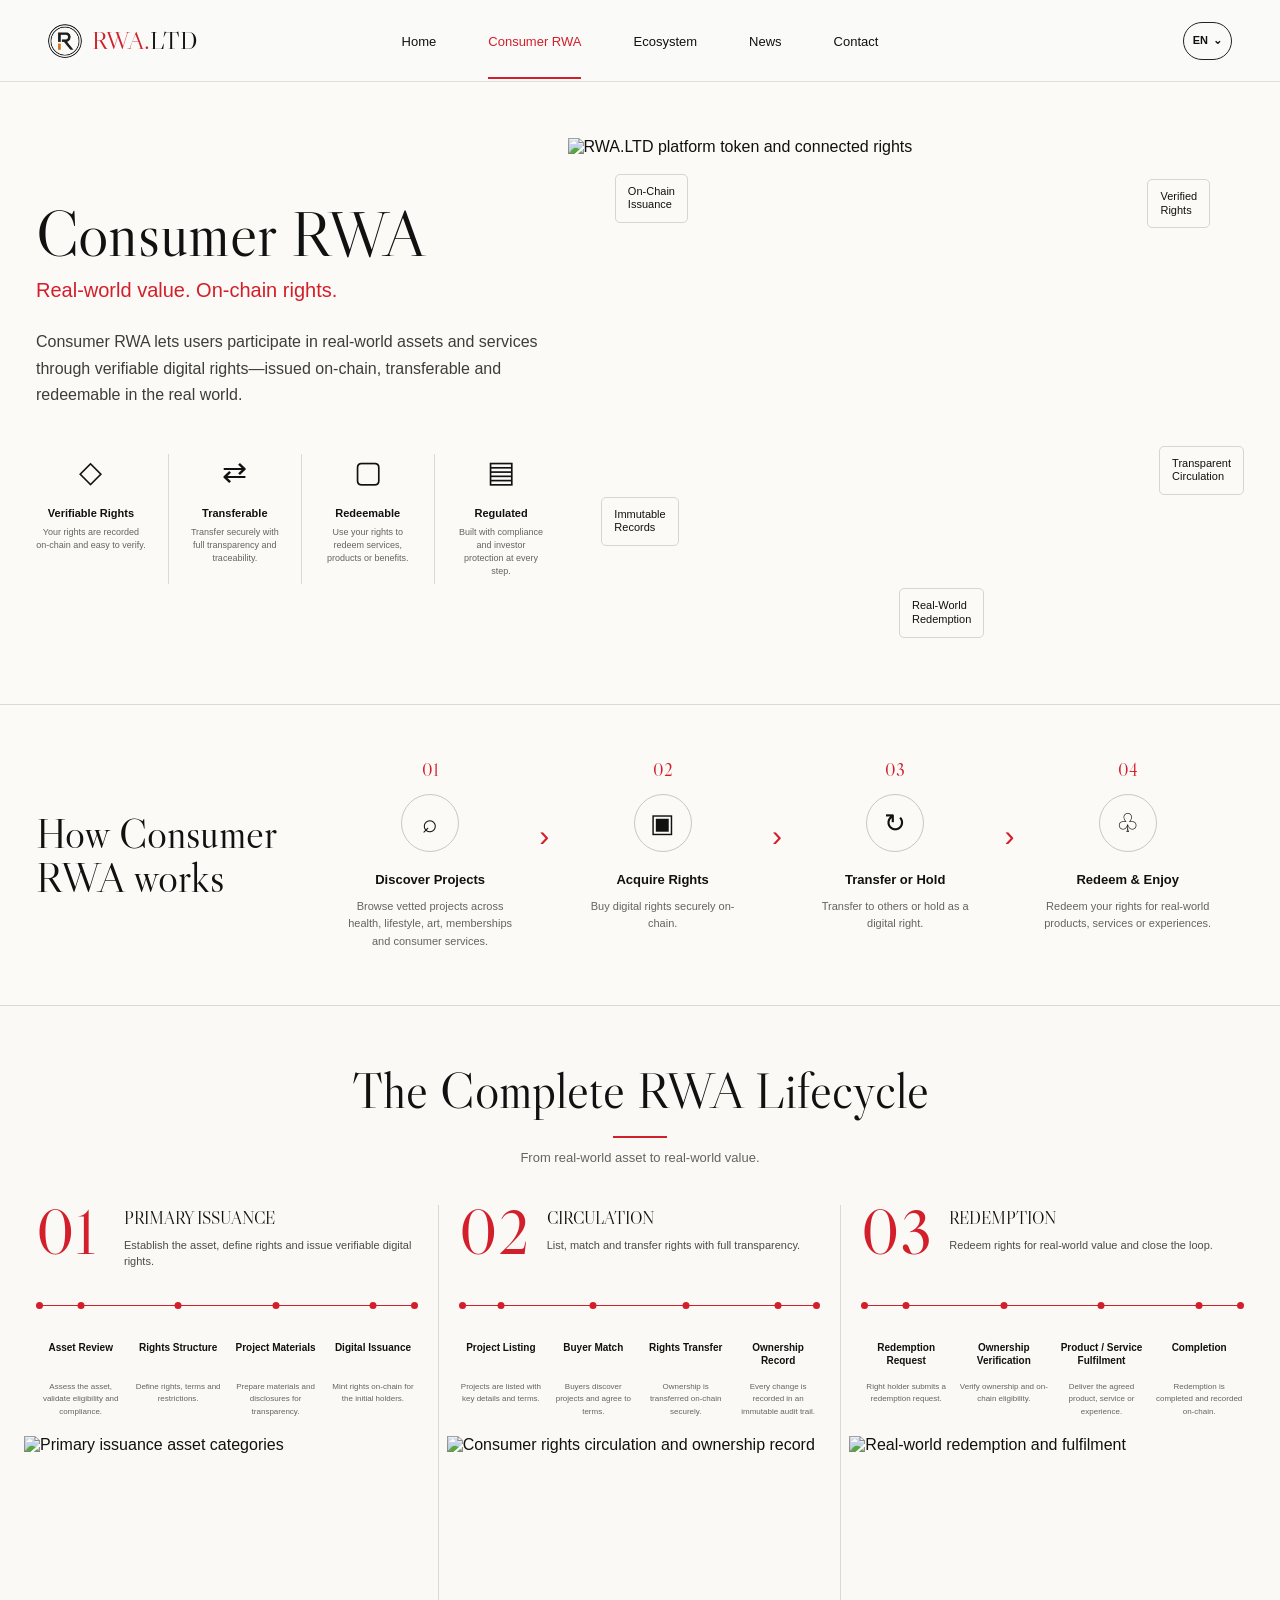
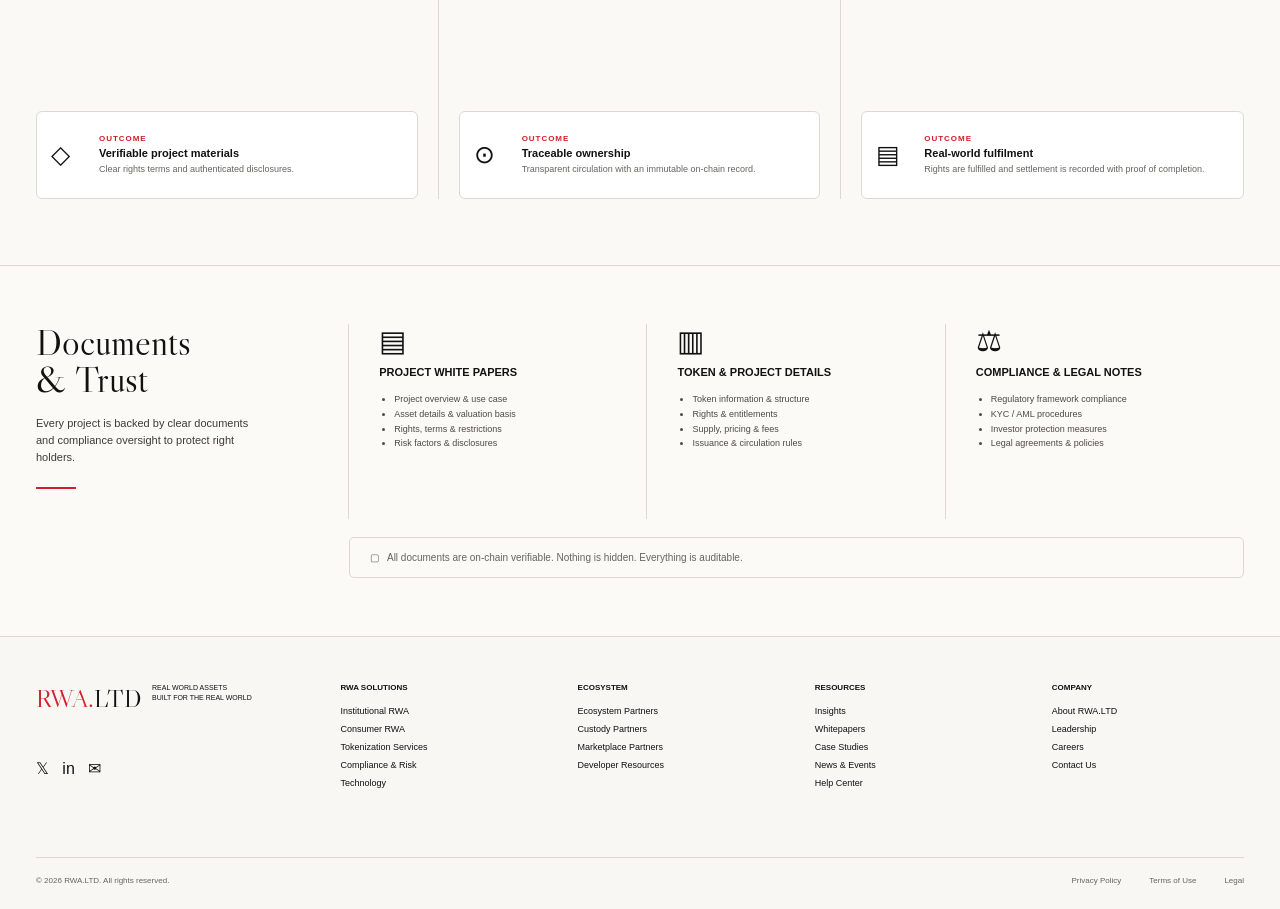
==== consumer-rwa.html @ 78d6983d "Rebuild Consumer RWA from approved full-page design" ====
<!doctype html>
<html lang="en">
<head>
  <meta charset="utf-8"><meta name="viewport" content="width=device-width,initial-scale=1">
  <meta name="description" content="Consumer RWA connects real-world assets with verifiable digital rights, circulation and fulfilment.">
  <title>Consumer RWA — RWA.LTD</title>
  <link rel="preconnect" href="https://fonts.googleapis.com"><link rel="preconnect" href="https://fonts.gstatic.com" crossorigin>
  <link href="https://fonts.googleapis.com/css2?family=DM+Sans:wght@400;500;600;700&family=Libre+Caslon+Display&display=swap" rel="stylesheet">
  <link href="css/consumer-exact.css?v=20260819-1" rel="stylesheet"><link href="css/site-global.css" rel="stylesheet">
</head>
<body class="consumer-exact-page">
  <header class="exact-header global-header">
    <a class="exact-brand" href="index.html" aria-label="RWA.LTD home"><img src="assets/images/rwa-logo.png" alt=""><span><b>RWA.</b>LTD</span></a>
    <button class="menu-toggle" type="button" aria-expanded="false" aria-controls="site-nav">Menu</button>
    <nav id="site-nav" class="exact-nav" aria-label="Main navigation"><a href="index.html">Home</a><a class="active" href="consumer-rwa.html">Consumer RWA</a><a href="ecosystem.html">Ecosystem</a><a href="https://rwa.ltd/#/news">News</a><a href="contact.html">Contact</a></nav>
    <button class="language" type="button" aria-label="Change language">EN</button>
  </header>
  <main>
    <section class="exact-hero exact-shell">
      <div class="exact-hero-copy">
        <h1>Consumer RWA</h1><h2>Real-world value. On-chain rights.</h2>
        <p>Consumer RWA lets users participate in real-world assets and services through verifiable digital rights—issued on-chain, transferable and redeemable in the real world.</p>
        <div class="hero-principles">
          <article><i>◇</i><b>Verifiable Rights</b><small>Your rights are recorded on-chain and easy to verify.</small></article>
          <article><i>⇄</i><b>Transferable</b><small>Transfer securely with full transparency and traceability.</small></article>
          <article><i>▢</i><b>Redeemable</b><small>Use your rights to redeem services, products or benefits.</small></article>
          <article><i>▤</i><b>Regulated</b><small>Built with compliance and investor protection at every step.</small></article>
        </div>
      </div>
      <figure class="platform-token-visual"><img src="assets/consumer-reference/platform-token.png" alt="RWA.LTD platform token and connected rights"><span class="token-callout callout-a">On-Chain<br>Issuance</span><span class="token-callout callout-b">Verified<br>Rights</span><span class="token-callout callout-c">Immutable<br>Records</span><span class="token-callout callout-d">Transparent<br>Circulation</span><span class="token-callout callout-e">Real-World<br>Redemption</span></figure>
    </section>
    <section class="user-journey section-line"><div class="exact-shell journey-grid">
      <h2>How Consumer<br>RWA works</h2>
      <div class="journey-steps">
        <article><span>01</span><i>⌕</i><b>Discover Projects</b><p>Browse vetted projects across health, lifestyle, art, memberships and consumer services.</p></article>
        <article><span>02</span><i>▣</i><b>Acquire Rights</b><p>Buy digital rights securely on-chain.</p></article>
        <article><span>03</span><i>↻</i><b>Transfer or Hold</b><p>Transfer to others or hold as a digital right.</p></article>
        <article><span>04</span><i>♧</i><b>Redeem &amp; Enjoy</b><p>Redeem your rights for real-world products, services or experiences.</p></article>
      </div>
    </div></section>
    <section class="complete-lifecycle section-line"><div class="exact-shell">
      <header class="lifecycle-head"><h2>The Complete RWA Lifecycle</h2><span></span><p>From real-world asset to real-world value.</p></header>
      <div class="lifecycle-columns">
        <article class="lifecycle-column">
          <header><em>01</em><div><h3>Primary Issuance</h3><p>Establish the asset, define rights and issue verifiable digital rights.</p></div></header>
          <ol><li><b>Asset Review</b><small>Assess the asset, validate eligibility and compliance.</small></li><li><b>Rights Structure</b><small>Define rights, terms and restrictions.</small></li><li><b>Project Materials</b><small>Prepare materials and disclosures for transparency.</small></li><li><b>Digital Issuance</b><small>Mint rights on-chain for the initial holders.</small></li></ol>
          <figure><img src="assets/consumer-reference/issuance.png" alt="Primary issuance asset categories"></figure>
          <div class="column-outcome"><i>◇</i><div><span>OUTCOME</span><b>Verifiable project materials</b><p>Clear rights terms and authenticated disclosures.</p></div></div>
        </article>
        <article class="lifecycle-column">
          <header><em>02</em><div><h3>Circulation</h3><p>List, match and transfer rights with full transparency.</p></div></header>
          <ol><li><b>Project Listing</b><small>Projects are listed with key details and terms.</small></li><li><b>Buyer Match</b><small>Buyers discover projects and agree to terms.</small></li><li><b>Rights Transfer</b><small>Ownership is transferred on-chain securely.</small></li><li><b>Ownership Record</b><small>Every change is recorded in an immutable audit trail.</small></li></ol>
          <figure><img src="assets/consumer-reference/circulation.png" alt="Consumer rights circulation and ownership record"></figure>
          <div class="column-outcome"><i>⊙</i><div><span>OUTCOME</span><b>Traceable ownership</b><p>Transparent circulation with an immutable on-chain record.</p></div></div>
        </article>
        <article class="lifecycle-column">
          <header><em>03</em><div><h3>Redemption</h3><p>Redeem rights for real-world value and close the loop.</p></div></header>
          <ol><li><b>Redemption Request</b><small>Right holder submits a redemption request.</small></li><li><b>Ownership Verification</b><small>Verify ownership and on-chain eligibility.</small></li><li><b>Product / Service Fulfilment</b><small>Deliver the agreed product, service or experience.</small></li><li><b>Completion</b><small>Redemption is completed and recorded on-chain.</small></li></ol>
          <figure><img src="assets/consumer-reference/redemption.png" alt="Real-world redemption and fulfilment"></figure>
          <div class="column-outcome"><i>▤</i><div><span>OUTCOME</span><b>Real-world fulfilment</b><p>Rights are fulfilled and settlement is recorded with proof of completion.</p></div></div>
        </article>
      </div>
    </div></section>
    <section class="exact-documents section-line"><div class="exact-shell documents-grid">
      <div class="documents-intro"><h2>Documents<br>&amp; Trust</h2><p>Every project is backed by clear documents and compliance oversight to protect right holders.</p><span></span></div>
      <a href="https://rwa.ltd/#/mall"><i>▤</i><b>Project White Papers</b><ul><li>Project overview &amp; use case</li><li>Asset details &amp; valuation basis</li><li>Rights, terms &amp; restrictions</li><li>Risk factors &amp; disclosures</li></ul></a>
      <a href="https://rwa.ltd/#/mall"><i>▥</i><b>Token &amp; Project Details</b><ul><li>Token information &amp; structure</li><li>Rights &amp; entitlements</li><li>Supply, pricing &amp; fees</li><li>Issuance &amp; circulation rules</li></ul></a>
      <a href="https://rwa.ltd/#/question"><i>⚖</i><b>Compliance &amp; Legal Notes</b><ul><li>Regulatory framework compliance</li><li>KYC / AML procedures</li><li>Investor protection measures</li><li>Legal agreements &amp; policies</li></ul></a>
      <p class="documents-note">▢ &nbsp; All documents are on-chain verifiable. Nothing is hidden. Everything is auditable.</p>
    </div></section>
  </main>
  <footer class="exact-footer"><div class="exact-shell footer-grid">
    <div class="footer-brand"><a class="exact-brand" href="index.html"><span><b>RWA.</b>LTD</span></a><small>REAL WORLD ASSETS<br>BUILT FOR THE REAL WORLD</small><p>𝕏 &nbsp; in &nbsp; ✉</p></div>
    <div><b>RWA SOLUTIONS</b><a href="#">Institutional RWA</a><a href="consumer-rwa.html">Consumer RWA</a><a href="#">Tokenization Services</a><a href="#">Compliance &amp; Risk</a><a href="#">Technology</a></div>
    <div><b>ECOSYSTEM</b><a href="ecosystem.html">Ecosystem Partners</a><a href="ecosystem.html">Custody Partners</a><a href="ecosystem.html">Marketplace Partners</a><a href="ecosystem.html">Developer Resources</a></div>
    <div><b>RESOURCES</b><a href="https://rwa.ltd/#/news">Insights</a><a href="https://rwa.ltd/#/mall">Whitepapers</a><a href="https://rwa.ltd/#/mall">Case Studies</a><a href="https://rwa.ltd/#/news">News &amp; Events</a><a href="https://rwa.ltd/#/question">Help Center</a></div>
    <div><b>COMPANY</b><a href="index.html">About RWA.LTD</a><a href="#">Leadership</a><a href="#">Careers</a><a href="contact.html">Contact Us</a></div>
    <p class="footer-bottom">© 2026 RWA.LTD. All rights reserved.<span><a href="#">Privacy Policy</a><a href="#">Terms of Use</a><a href="#">Legal</a></span></p>
  </div></footer>
  <script src="js/v2.js"></script><script src="js/i18n.js"></script><script>document.querySelector(".menu-toggle")?.addEventListener("click",function(){const h=document.querySelector(".exact-header"),open=h.classList.toggle("open");this.setAttribute("aria-expanded",String(open))});</script>
</body>
</html>
---- css/consumer-exact.css ----
:root{--red:#d21f2b;--ink:#111;--muted:#66645f;--paper:#fbfaf7;--line:#ddd9d2}*{box-sizing:border-box}html{scroll-behavior:smooth}body{margin:0;background:var(--paper);color:var(--ink);font-family:"DM Sans",Arial,sans-serif}.exact-shell{width:min(1320px,calc(100% - 72px));margin:auto}.section-line{border-top:1px solid var(--line)}a{color:inherit;text-decoration:none}.exact-header{position:relative;z-index:30;height:82px;padding:0 34px;display:grid;grid-template-columns:250px 1fr 90px;align-items:center;border-bottom:1px solid var(--line);background:rgba(251,250,247,.96)}.exact-brand{display:flex;align-items:center;gap:10px;font-family:"Libre Caslon Display",Georgia,serif;font-size:25px}.exact-brand img{width:34px;height:34px;border-radius:50%;object-fit:cover;mix-blend-mode:multiply}.exact-brand b{color:var(--red);font-weight:400}.exact-nav{display:flex;justify-content:center;gap:52px;font-size:13px}.exact-nav a{padding:31px 0 28px;border-bottom:2px solid transparent}.exact-nav a.active{color:var(--red);border-color:var(--red)}.language{justify-self:end;border:0;background:transparent;font:500 13px "DM Sans"}.menu-toggle{display:none}
.exact-hero{min-height:620px;display:grid;grid-template-columns:44% 56%;align-items:center;padding-block:56px}.exact-hero-copy h1{margin:0 0 13px;font:400 clamp(52px,5vw,78px)/1 "Libre Caslon Display",Georgia,serif}.exact-hero-copy h2{margin:0;color:var(--red);font-size:20px;font-weight:500}.exact-hero-copy>p{max-width:520px;margin:27px 0 45px;color:#3f3d39;font-size:16px;line-height:1.65}.hero-principles{display:grid;grid-template-columns:repeat(4,1fr);max-width:610px}.hero-principles article{min-height:130px;padding:0 22px;border-right:1px solid var(--line);text-align:center}.hero-principles article:first-child{padding-left:0}.hero-principles article:last-child{border-right:0}.hero-principles i{display:block;height:42px;font-size:30px;font-style:normal}.hero-principles b{display:block;margin:11px 0 7px;font-size:11px}.hero-principles small{display:block;color:var(--muted);font-size:9px;line-height:1.45}.platform-token-visual{position:relative;height:510px;margin:0}.platform-token-visual>img{position:absolute;inset:0;width:100%;height:100%;object-fit:contain;mix-blend-mode:multiply}.token-callout{position:absolute;padding:10px 12px;border:1px solid #d8d4ce;border-radius:5px;background:rgba(251,250,247,.94);font-size:11px;line-height:1.25}.callout-a{left:7%;top:7%}.callout-b{right:5%;top:8%}.callout-c{left:5%;bottom:20%}.callout-d{right:0;bottom:30%}.callout-e{left:49%;bottom:2%}
.journey-grid{min-height:300px;display:grid;grid-template-columns:23% 77%;align-items:center}.journey-grid>h2{margin:0;font:400 42px/1.05 "Libre Caslon Display",Georgia,serif}.journey-steps{display:grid;grid-template-columns:repeat(4,1fr)}.journey-steps article{position:relative;padding:0 30px;text-align:center}.journey-steps article:not(:last-child):after{content:"›";position:absolute;right:-3px;top:59px;color:var(--red);font-size:30px}.journey-steps span{display:block;color:var(--red);font:400 17px "Libre Caslon Display",Georgia,serif}.journey-steps i{display:grid;place-items:center;width:58px;height:58px;margin:13px auto 18px;border:1px solid #cbc7c1;border-radius:50%;font-size:26px;font-style:normal}.journey-steps b{font-size:13px}.journey-steps p{max-width:180px;margin:10px auto 0;color:var(--muted);font-size:11px;line-height:1.55}
.complete-lifecycle{padding:58px 0 66px;background:#faf9f5}.lifecycle-head{text-align:center}.lifecycle-head h2{margin:0;font:400 clamp(40px,4vw,60px)/1.05 "Libre Caslon Display",Georgia,serif}.lifecycle-head span{display:block;width:54px;height:2px;margin:18px auto 12px;background:var(--red)}.lifecycle-head p{margin:0 0 40px;color:var(--muted);font-size:13px}.lifecycle-columns{display:grid;grid-template-columns:repeat(3,1fr)}.lifecycle-column{min-width:0;padding:0 20px;border-right:1px solid var(--line)}.lifecycle-column:first-child{padding-left:0}.lifecycle-column:last-child{padding-right:0;border-right:0}.lifecycle-column>header{display:grid;grid-template-columns:74px 1fr;gap:14px;min-height:100px}.lifecycle-column em{color:var(--red);font:400 62px/.9 "Libre Caslon Display",Georgia,serif}.lifecycle-column h3{margin:3px 0 8px;font:400 17px "Libre Caslon Display",Georgia,serif;text-transform:uppercase}.lifecycle-column header p{margin:0;color:#4e4b46;font-size:11px;line-height:1.5}.lifecycle-column ol{position:relative;display:grid;grid-template-columns:repeat(4,1fr);gap:8px;margin:0;padding:35px 0 0;list-style:none;border-top:1px solid var(--red)}.lifecycle-column ol:before,.lifecycle-column ol:after{content:"";position:absolute;top:-4px;width:7px;height:7px;border-radius:50%;background:var(--red)}.lifecycle-column ol:before{left:0}.lifecycle-column ol:after{right:0}.lifecycle-column li{position:relative;text-align:center}.lifecycle-column li:before{content:"";position:absolute;top:-39px;left:50%;width:7px;height:7px;border-radius:50%;background:var(--red);transform:translateX(-50%)}.lifecycle-column li b{display:block;min-height:32px;font-size:10px;line-height:1.35}.lifecycle-column li small{display:block;margin-top:8px;color:var(--muted);font-size:8px;line-height:1.55}.lifecycle-column figure{height:265px;margin:18px -12px 0;overflow:hidden}.lifecycle-column figure img{width:100%;height:100%;object-fit:cover;mix-blend-mode:multiply}.column-outcome{min-height:88px;display:grid;grid-template-columns:38px 1fr;gap:10px;align-items:center;margin-top:10px;padding:14px;border:1px solid var(--line);border-radius:6px;background:#fff}.column-outcome i{font-size:25px;font-style:normal}.column-outcome span{display:block;color:var(--red);font-size:8px;font-weight:700;letter-spacing:.12em}.column-outcome b{display:block;margin:4px 0;font-size:11px}.column-outcome p{margin:0;color:var(--muted);font-size:9px;line-height:1.4}
.exact-documents{padding:58px 0}.documents-grid{display:grid;grid-template-columns:1.05fr repeat(3,1fr)}.documents-intro,.documents-grid>a{min-height:195px;padding:0 30px;border-right:1px solid var(--line)}.documents-intro{padding-left:0}.documents-grid>a:nth-of-type(3){border-right:0}.documents-intro h2{margin:0;font:400 37px/1 "Libre Caslon Display",Georgia,serif}.documents-intro p{max-width:230px;margin:17px 0;color:#3e3b37;font-size:11px;line-height:1.55}.documents-intro span{display:block;width:40px;height:2px;margin-top:21px;background:var(--red)}.documents-grid>a i{display:block;height:42px;font-size:29px;font-style:normal}.documents-grid>a b{display:block;margin-bottom:14px;font-size:11px;text-transform:uppercase}.documents-grid ul{margin:0;padding-left:15px;color:#4d4a46;font-size:9px;line-height:1.65}.documents-note{grid-column:2/-1;margin:18px 0 0;padding:14px 20px;border:1px solid var(--line);border-radius:5px;color:var(--muted);font-size:10px}
.exact-footer{padding:46px 0 24px;border-top:1px solid var(--line);background:#f8f7f3}.footer-grid{display:grid;grid-template-columns:1.35fr repeat(4,1fr);gap:45px}.footer-brand{display:grid;grid-template-columns:auto 1fr;gap:10px;align-items:start}.footer-brand small{font-size:7px;line-height:1.45}.footer-brand p{grid-column:1/-1;margin-top:35px}.footer-grid>div:not(.footer-brand){display:flex;flex-direction:column;gap:8px;font-size:9px}.footer-grid>div:not(.footer-brand)>b{margin-bottom:6px;font-size:8px}.footer-grid>div a:hover{color:var(--red)}.footer-bottom{grid-column:1/-1;display:flex;justify-content:space-between;margin:18px 0 0;padding-top:18px;border-top:1px solid var(--line);color:var(--muted);font-size:8px}.footer-bottom span{display:flex;gap:28px}
@media(max-width:980px){.exact-header{grid-template-columns:220px 1fr 70px}.exact-nav{gap:24px}.exact-hero{grid-template-columns:1fr}.exact-hero-copy{text-align:center}.exact-hero-copy>p,.hero-principles{margin-inline:auto}.platform-token-visual{height:450px}.journey-grid{grid-template-columns:1fr}.journey-grid>h2{padding-top:45px;text-align:center}.journey-steps{padding:40px 0}.lifecycle-columns{grid-template-columns:1fr}.lifecycle-column{padding:34px 0;border-right:0;border-bottom:1px solid var(--line)}.lifecycle-column figure{height:330px}.documents-grid{grid-template-columns:1fr 1fr}.documents-intro,.documents-grid>a{padding:25px;border-right:0;border-bottom:1px solid var(--line)}.documents-note{grid-column:1/-1}.footer-grid{grid-template-columns:1.5fr repeat(2,1fr)}}
@media(max-width:700px){.exact-shell{width:min(100% - 36px,1320px)}.exact-header{height:70px;padding:0 18px;grid-template-columns:1fr auto auto}.exact-brand{font-size:21px}.exact-brand img{width:30px;height:30px}.menu-toggle{display:block;margin-right:15px;border:0;background:none}.exact-nav{position:absolute;left:0;right:0;top:70px;display:none;padding:18px;background:var(--paper);border-bottom:1px solid var(--line);flex-direction:column;gap:0}.exact-header.open .exact-nav{display:flex}.exact-nav a{padding:12px}.exact-hero{padding-block:45px}.exact-hero-copy h1{font-size:50px}.hero-principles{grid-template-columns:1fr 1fr;gap:22px}.hero-principles article:nth-child(2){border-right:0}.platform-token-visual{height:360px}.token-callout{font-size:9px}.journey-steps{grid-template-columns:1fr 1fr;gap:32px 0}.journey-steps article:nth-child(2):after{display:none}.lifecycle-column ol{grid-template-columns:1fr 1fr;gap:25px}.lifecycle-column ol:before,.lifecycle-column ol:after,.lifecycle-column li:before{display:none}.lifecycle-column figure{height:270px}.documents-grid,.footer-grid{grid-template-columns:1fr}.documents-note{grid-column:1}.footer-bottom{display:block}.footer-bottom span{margin-top:14px}.footer-brand{display:block}}
---- css/site-global.css ----
:root{--site-red:#d5202d;--site-paper:#fafaf8;--site-ink:#111}
html{font-family:Inter,Arial,sans-serif;-webkit-font-smoothing:antialiased}
body{font-family:Inter,Arial,sans-serif}

/* One header system shared by Home, Consumer RWA and Ecosystem. */
.global-header{
  box-sizing:border-box!important;
  width:100%!important;
  height:82px!important;
  min-height:82px!important;
  padding:0 48px!important;
  display:grid!important;
  grid-template-columns:1fr auto 1fr!important;
  align-items:center!important;
  background:rgba(250,250,248,.95)!important;
  border-bottom:1px solid #dededb!important;
  font-family:Inter,Arial,sans-serif!important;
  backdrop-filter:blur(14px);
}
.global-header .logo,.global-header .brand,.global-header .v10-logo{
  justify-self:start!important;
  display:flex!important;
  align-items:center!important;
  gap:10px!important;
  width:auto!important;
  color:var(--site-ink)!important;
  font-size:22px!important;
  line-height:1!important;
  font-weight:700!important;
  letter-spacing:-.045em!important;
  text-decoration:none!important;
}
.global-header .logo img,.global-header .brand img,.global-header .v10-logo img{
  display:block!important;
  width:34px!important;
  height:34px!important;
  object-fit:contain!important;
  mix-blend-mode:multiply;
}
.global-header .logo strong,.global-header .v10-logo strong,.global-header .brand span{
  display:block!important;
  margin:0!important;
  font:inherit!important;
  color:inherit!important;
}
.global-header .desktop-nav,.global-header .site-nav,.global-header .v10-nav{
  justify-self:center!important;
  display:flex!important;
  align-items:center!important;
  justify-content:center!important;
  gap:42px!important;
  height:100%!important;
  margin:0!important;
}
.global-header .desktop-nav a,.global-header .site-nav a,.global-header .v10-nav a{
  box-sizing:border-box!important;
  position:relative!important;
  display:grid!important;
  place-items:center!important;
  height:100%!important;
  padding:0!important;
  color:var(--site-ink)!important;
  font:600 14px/1 Inter,Arial,sans-serif!important;
  letter-spacing:-.015em!important;
  text-decoration:none!important;
  white-space:nowrap!important;
}
.global-header .desktop-nav a.active,.global-header .site-nav a.active,.global-header .v10-nav a.active{color:var(--site-red)!important}
.global-header .desktop-nav a.active:after,.global-header .site-nav a.active:after,.global-header .v10-nav a.active:after{
  content:""!important;position:absolute!important;left:0!important;right:0!important;bottom:16px!important;height:2px!important;background:var(--site-red)!important
}
.global-header .header-end,.global-header>.language,.global-header>.v10-lang{justify-self:end!important}
.global-header .language,.global-header .v10-lang{font:600 11px/1 Inter,Arial,sans-serif!important}
.global-header .mobile-nav{display:none}
.global-header .language,.global-header .v10-lang{position:relative!important;display:flex!important;align-items:center!important;justify-content:center!important;gap:5px!important;min-width:42px!important;height:38px!important;padding:0 9px!important;border:1px solid #222!important;border-radius:22px!important;background:rgba(250,250,248,.96)!important;color:#111!important;cursor:pointer!important;text-align:center!important}
.language-menu{position:absolute;right:0;top:calc(100% + 10px);z-index:2000;width:146px;padding:7px;background:#fff;border:1px solid #dededb;box-shadow:0 14px 35px rgba(0,0,0,.12);opacity:0;visibility:hidden;transform:translateY(-5px);transition:.18s ease}
.global-header .language.open .language-menu,.global-header .v10-lang.open .language-menu{opacity:1;visibility:visible;transform:none}
.language-menu button{display:block;width:100%;padding:10px 11px;border:0;background:transparent;color:#333;font:500 13px/1.2 Inter,Arial,sans-serif;text-align:left;cursor:pointer}
.language-menu button:hover,.language-menu button.active{background:#f5f4f1;color:var(--site-red)}
html[lang^="zh"] body{font-family:Inter,"PingFang TC","PingFang SC","Microsoft JhengHei","Microsoft YaHei",sans-serif!important}
html[lang^="zh"] h1,html[lang^="zh"] h2,html[lang^="zh"] h3{letter-spacing:-.035em!important}

@media(max-width:900px){
  .global-header{height:70px!important;min-height:70px!important;padding:0 24px!important;grid-template-columns:1fr auto!important}
  .global-header .desktop-nav,.global-header .site-nav{display:none!important}
  .global-header .site-nav.open,.global-header .mobile-nav.open{display:flex!important}
  .global-header .v10-nav{gap:18px!important}
  .global-header .v10-nav a{font-size:12px!important}
  .global-header .logo,.global-header .brand,.global-header .v10-logo{font-size:19px!important}
  .global-header .logo img,.global-header .brand img,.global-header .v10-logo img{width:30px!important;height:30px!important}
}
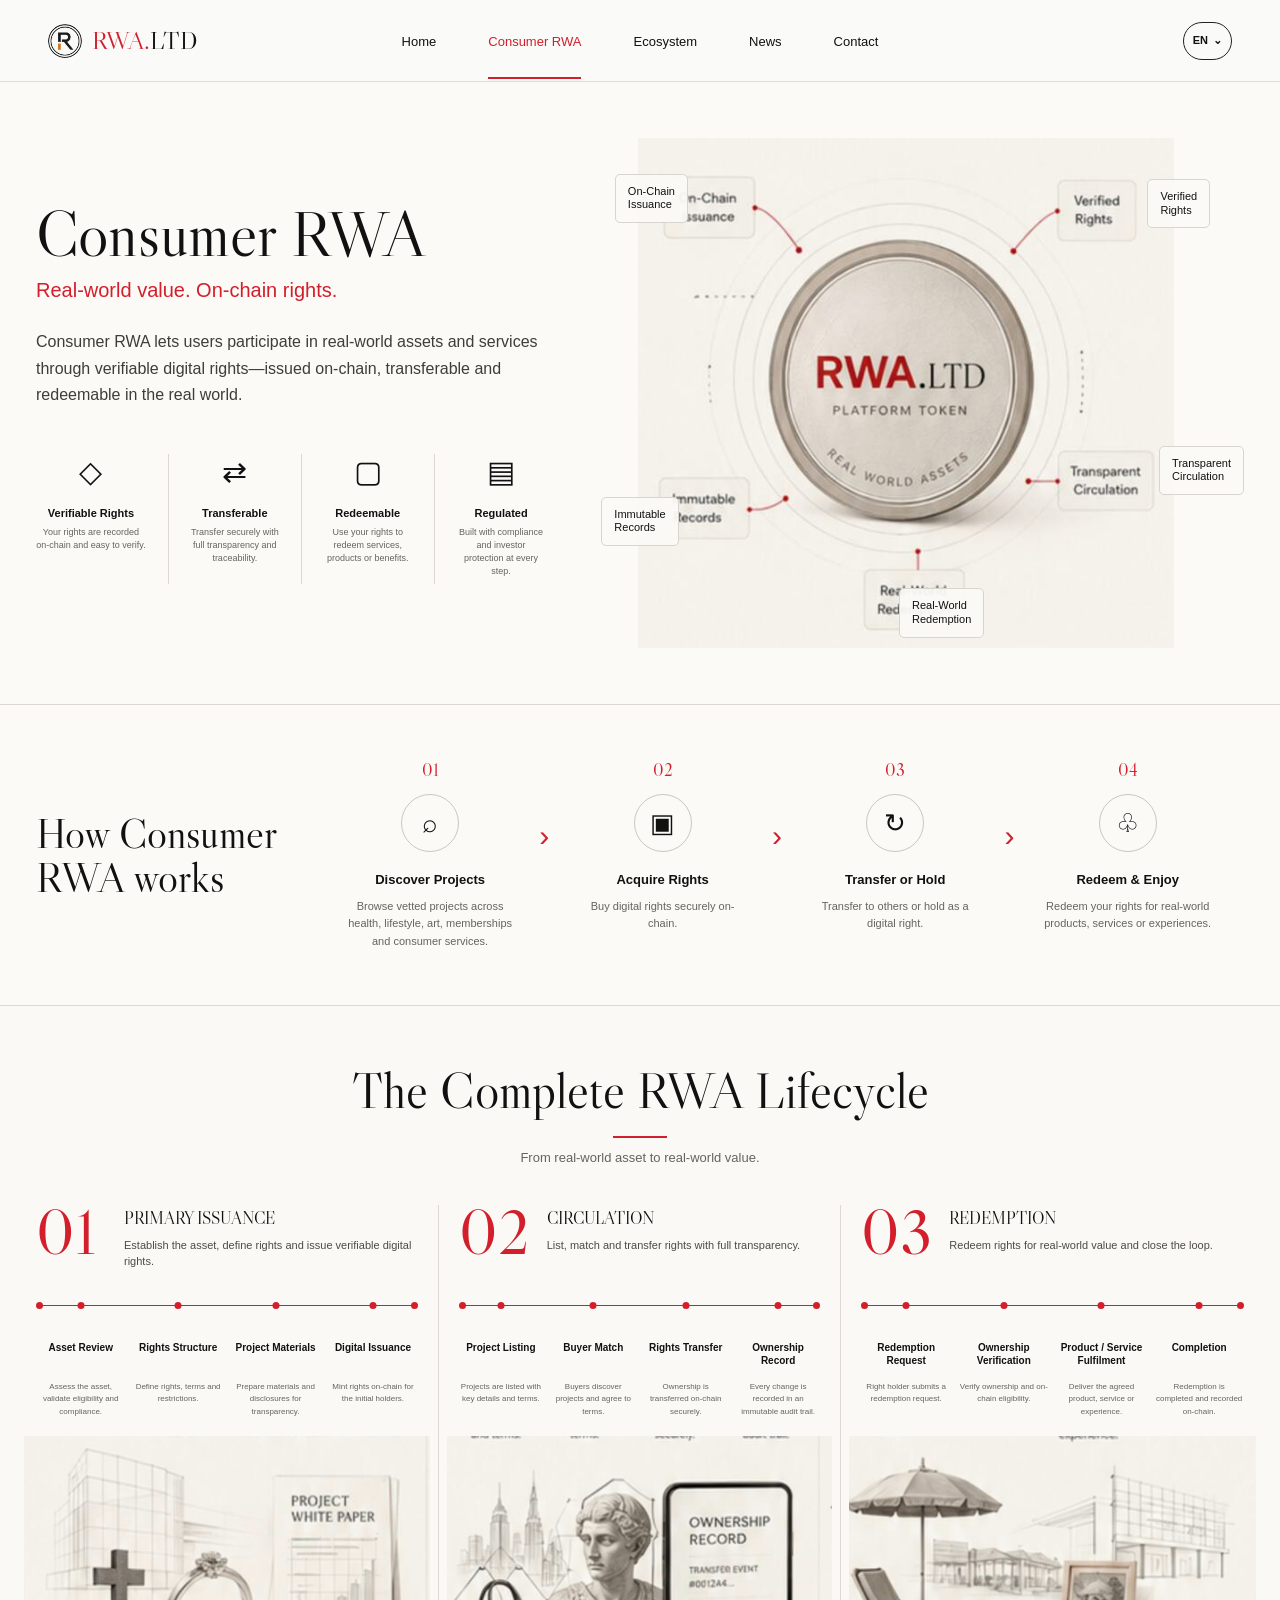
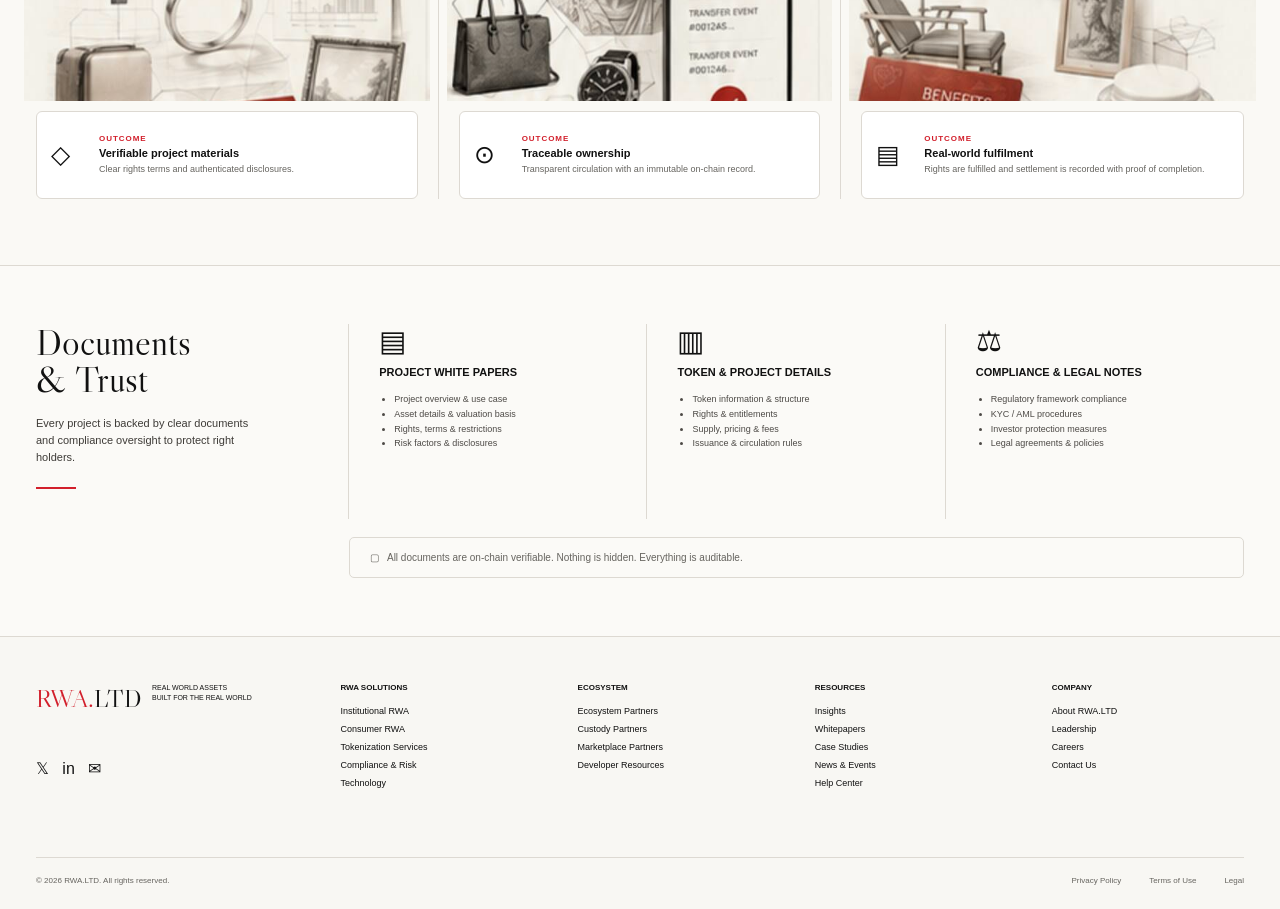
==== commit a32a24ed: "Fix Consumer RWA reference assets" ====
--- a/consumer-rwa.html
+++ b/consumer-rwa.html
@@ -27,7 +27,7 @@
           <article><i>▤</i><b>Regulated</b><small>Built with compliance and investor protection at every step.</small></article>
         </div>
       </div>
-      <figure class="platform-token-visual"><img src="assets/consumer-reference/platform-token.png" alt="RWA.LTD platform token and connected rights"><span class="token-callout callout-a">On-Chain<br>Issuance</span><span class="token-callout callout-b">Verified<br>Rights</span><span class="token-callout callout-c">Immutable<br>Records</span><span class="token-callout callout-d">Transparent<br>Circulation</span><span class="token-callout callout-e">Real-World<br>Redemption</span></figure>
+      <figure class="platform-token-visual"><img src="assets/consumer-reference/platform-token.jpg" alt="RWA.LTD platform token and connected rights"><span class="token-callout callout-a">On-Chain<br>Issuance</span><span class="token-callout callout-b">Verified<br>Rights</span><span class="token-callout callout-c">Immutable<br>Records</span><span class="token-callout callout-d">Transparent<br>Circulation</span><span class="token-callout callout-e">Real-World<br>Redemption</span></figure>
     </section>
     <section class="user-journey section-line"><div class="exact-shell journey-grid">
       <h2>How Consumer<br>RWA works</h2>
@@ -44,19 +44,19 @@
         <article class="lifecycle-column">
           <header><em>01</em><div><h3>Primary Issuance</h3><p>Establish the asset, define rights and issue verifiable digital rights.</p></div></header>
           <ol><li><b>Asset Review</b><small>Assess the asset, validate eligibility and compliance.</small></li><li><b>Rights Structure</b><small>Define rights, terms and restrictions.</small></li><li><b>Project Materials</b><small>Prepare materials and disclosures for transparency.</small></li><li><b>Digital Issuance</b><small>Mint rights on-chain for the initial holders.</small></li></ol>
-          <figure><img src="assets/consumer-reference/issuance.png" alt="Primary issuance asset categories"></figure>
+          <figure><img src="assets/consumer-reference/issuance.jpg" alt="Primary issuance asset categories"></figure>
           <div class="column-outcome"><i>◇</i><div><span>OUTCOME</span><b>Verifiable project materials</b><p>Clear rights terms and authenticated disclosures.</p></div></div>
         </article>
         <article class="lifecycle-column">
           <header><em>02</em><div><h3>Circulation</h3><p>List, match and transfer rights with full transparency.</p></div></header>
           <ol><li><b>Project Listing</b><small>Projects are listed with key details and terms.</small></li><li><b>Buyer Match</b><small>Buyers discover projects and agree to terms.</small></li><li><b>Rights Transfer</b><small>Ownership is transferred on-chain securely.</small></li><li><b>Ownership Record</b><small>Every change is recorded in an immutable audit trail.</small></li></ol>
-          <figure><img src="assets/consumer-reference/circulation.png" alt="Consumer rights circulation and ownership record"></figure>
+          <figure><img src="assets/consumer-reference/circulation.jpg" alt="Consumer rights circulation and ownership record"></figure>
           <div class="column-outcome"><i>⊙</i><div><span>OUTCOME</span><b>Traceable ownership</b><p>Transparent circulation with an immutable on-chain record.</p></div></div>
         </article>
         <article class="lifecycle-column">
           <header><em>03</em><div><h3>Redemption</h3><p>Redeem rights for real-world value and close the loop.</p></div></header>
           <ol><li><b>Redemption Request</b><small>Right holder submits a redemption request.</small></li><li><b>Ownership Verification</b><small>Verify ownership and on-chain eligibility.</small></li><li><b>Product / Service Fulfilment</b><small>Deliver the agreed product, service or experience.</small></li><li><b>Completion</b><small>Redemption is completed and recorded on-chain.</small></li></ol>
-          <figure><img src="assets/consumer-reference/redemption.png" alt="Real-world redemption and fulfilment"></figure>
+          <figure><img src="assets/consumer-reference/redemption.jpg" alt="Real-world redemption and fulfilment"></figure>
           <div class="column-outcome"><i>▤</i><div><span>OUTCOME</span><b>Real-world fulfilment</b><p>Rights are fulfilled and settlement is recorded with proof of completion.</p></div></div>
         </article>
       </div>
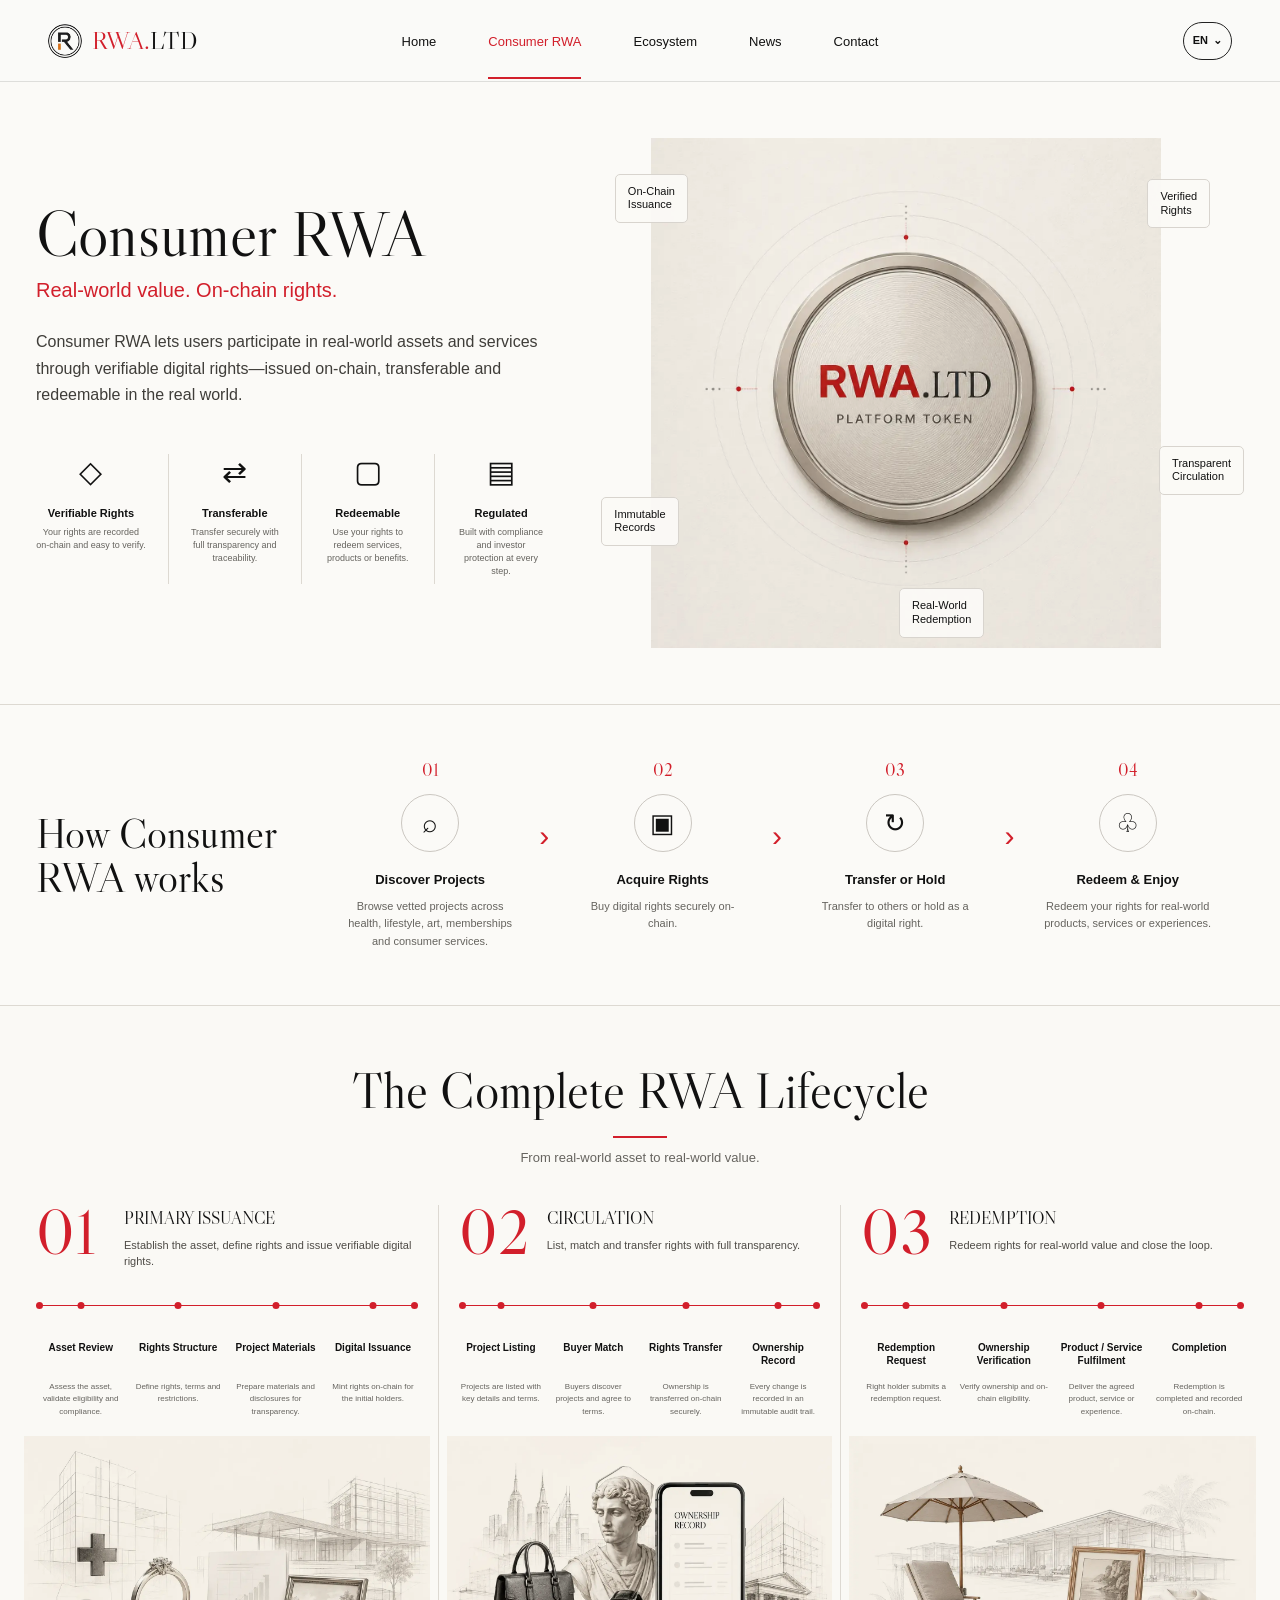
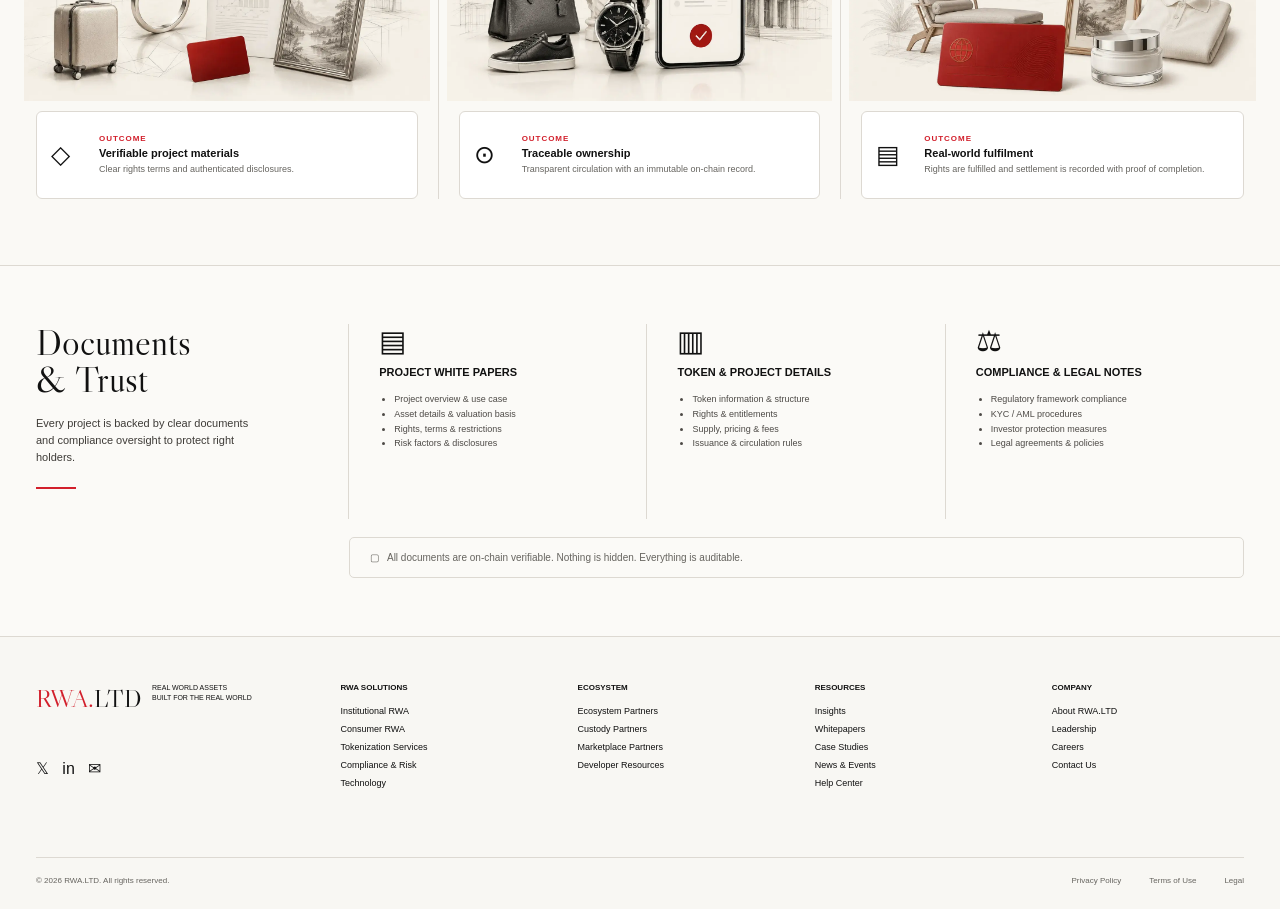
==== commit a4cf6c66: "Replace Consumer RWA imagery with high-resolution assets" ====
--- a/consumer-rwa.html
+++ b/consumer-rwa.html
@@ -6,7 +6,7 @@
   <title>Consumer RWA — RWA.LTD</title>
   <link rel="preconnect" href="https://fonts.googleapis.com"><link rel="preconnect" href="https://fonts.gstatic.com" crossorigin>
   <link href="https://fonts.googleapis.com/css2?family=DM+Sans:wght@400;500;600;700&family=Libre+Caslon+Display&display=swap" rel="stylesheet">
-  <link href="css/consumer-exact.css?v=20260819-1" rel="stylesheet"><link href="css/site-global.css" rel="stylesheet">
+  <link href="css/consumer-exact.css?v=20260819-hd" rel="stylesheet"><link href="css/site-global.css" rel="stylesheet">
 </head>
 <body class="consumer-exact-page">
   <header class="exact-header global-header">
@@ -27,7 +27,7 @@
           <article><i>▤</i><b>Regulated</b><small>Built with compliance and investor protection at every step.</small></article>
         </div>
       </div>
-      <figure class="platform-token-visual"><img src="assets/consumer-reference/platform-token.jpg" alt="RWA.LTD platform token and connected rights"><span class="token-callout callout-a">On-Chain<br>Issuance</span><span class="token-callout callout-b">Verified<br>Rights</span><span class="token-callout callout-c">Immutable<br>Records</span><span class="token-callout callout-d">Transparent<br>Circulation</span><span class="token-callout callout-e">Real-World<br>Redemption</span></figure>
+      <figure class="platform-token-visual"><img src="assets/consumer-reference/platform-token-hd.webp" alt="RWA.LTD platform token and connected rights"><span class="token-callout callout-a">On-Chain<br>Issuance</span><span class="token-callout callout-b">Verified<br>Rights</span><span class="token-callout callout-c">Immutable<br>Records</span><span class="token-callout callout-d">Transparent<br>Circulation</span><span class="token-callout callout-e">Real-World<br>Redemption</span></figure>
     </section>
     <section class="user-journey section-line"><div class="exact-shell journey-grid">
       <h2>How Consumer<br>RWA works</h2>
@@ -44,19 +44,19 @@
         <article class="lifecycle-column">
           <header><em>01</em><div><h3>Primary Issuance</h3><p>Establish the asset, define rights and issue verifiable digital rights.</p></div></header>
           <ol><li><b>Asset Review</b><small>Assess the asset, validate eligibility and compliance.</small></li><li><b>Rights Structure</b><small>Define rights, terms and restrictions.</small></li><li><b>Project Materials</b><small>Prepare materials and disclosures for transparency.</small></li><li><b>Digital Issuance</b><small>Mint rights on-chain for the initial holders.</small></li></ol>
-          <figure><img src="assets/consumer-reference/issuance.jpg" alt="Primary issuance asset categories"></figure>
+          <figure><img src="assets/consumer-reference/issuance-hd.webp" alt="Primary issuance asset categories"></figure>
           <div class="column-outcome"><i>◇</i><div><span>OUTCOME</span><b>Verifiable project materials</b><p>Clear rights terms and authenticated disclosures.</p></div></div>
         </article>
         <article class="lifecycle-column">
           <header><em>02</em><div><h3>Circulation</h3><p>List, match and transfer rights with full transparency.</p></div></header>
           <ol><li><b>Project Listing</b><small>Projects are listed with key details and terms.</small></li><li><b>Buyer Match</b><small>Buyers discover projects and agree to terms.</small></li><li><b>Rights Transfer</b><small>Ownership is transferred on-chain securely.</small></li><li><b>Ownership Record</b><small>Every change is recorded in an immutable audit trail.</small></li></ol>
-          <figure><img src="assets/consumer-reference/circulation.jpg" alt="Consumer rights circulation and ownership record"></figure>
+          <figure><img src="assets/consumer-reference/circulation-hd.webp" alt="Consumer rights circulation and ownership record"></figure>
           <div class="column-outcome"><i>⊙</i><div><span>OUTCOME</span><b>Traceable ownership</b><p>Transparent circulation with an immutable on-chain record.</p></div></div>
         </article>
         <article class="lifecycle-column">
           <header><em>03</em><div><h3>Redemption</h3><p>Redeem rights for real-world value and close the loop.</p></div></header>
           <ol><li><b>Redemption Request</b><small>Right holder submits a redemption request.</small></li><li><b>Ownership Verification</b><small>Verify ownership and on-chain eligibility.</small></li><li><b>Product / Service Fulfilment</b><small>Deliver the agreed product, service or experience.</small></li><li><b>Completion</b><small>Redemption is completed and recorded on-chain.</small></li></ol>
-          <figure><img src="assets/consumer-reference/redemption.jpg" alt="Real-world redemption and fulfilment"></figure>
+          <figure><img src="assets/consumer-reference/redemption-hd.webp" alt="Real-world redemption and fulfilment"></figure>
           <div class="column-outcome"><i>▤</i><div><span>OUTCOME</span><b>Real-world fulfilment</b><p>Rights are fulfilled and settlement is recorded with proof of completion.</p></div></div>
         </article>
       </div>
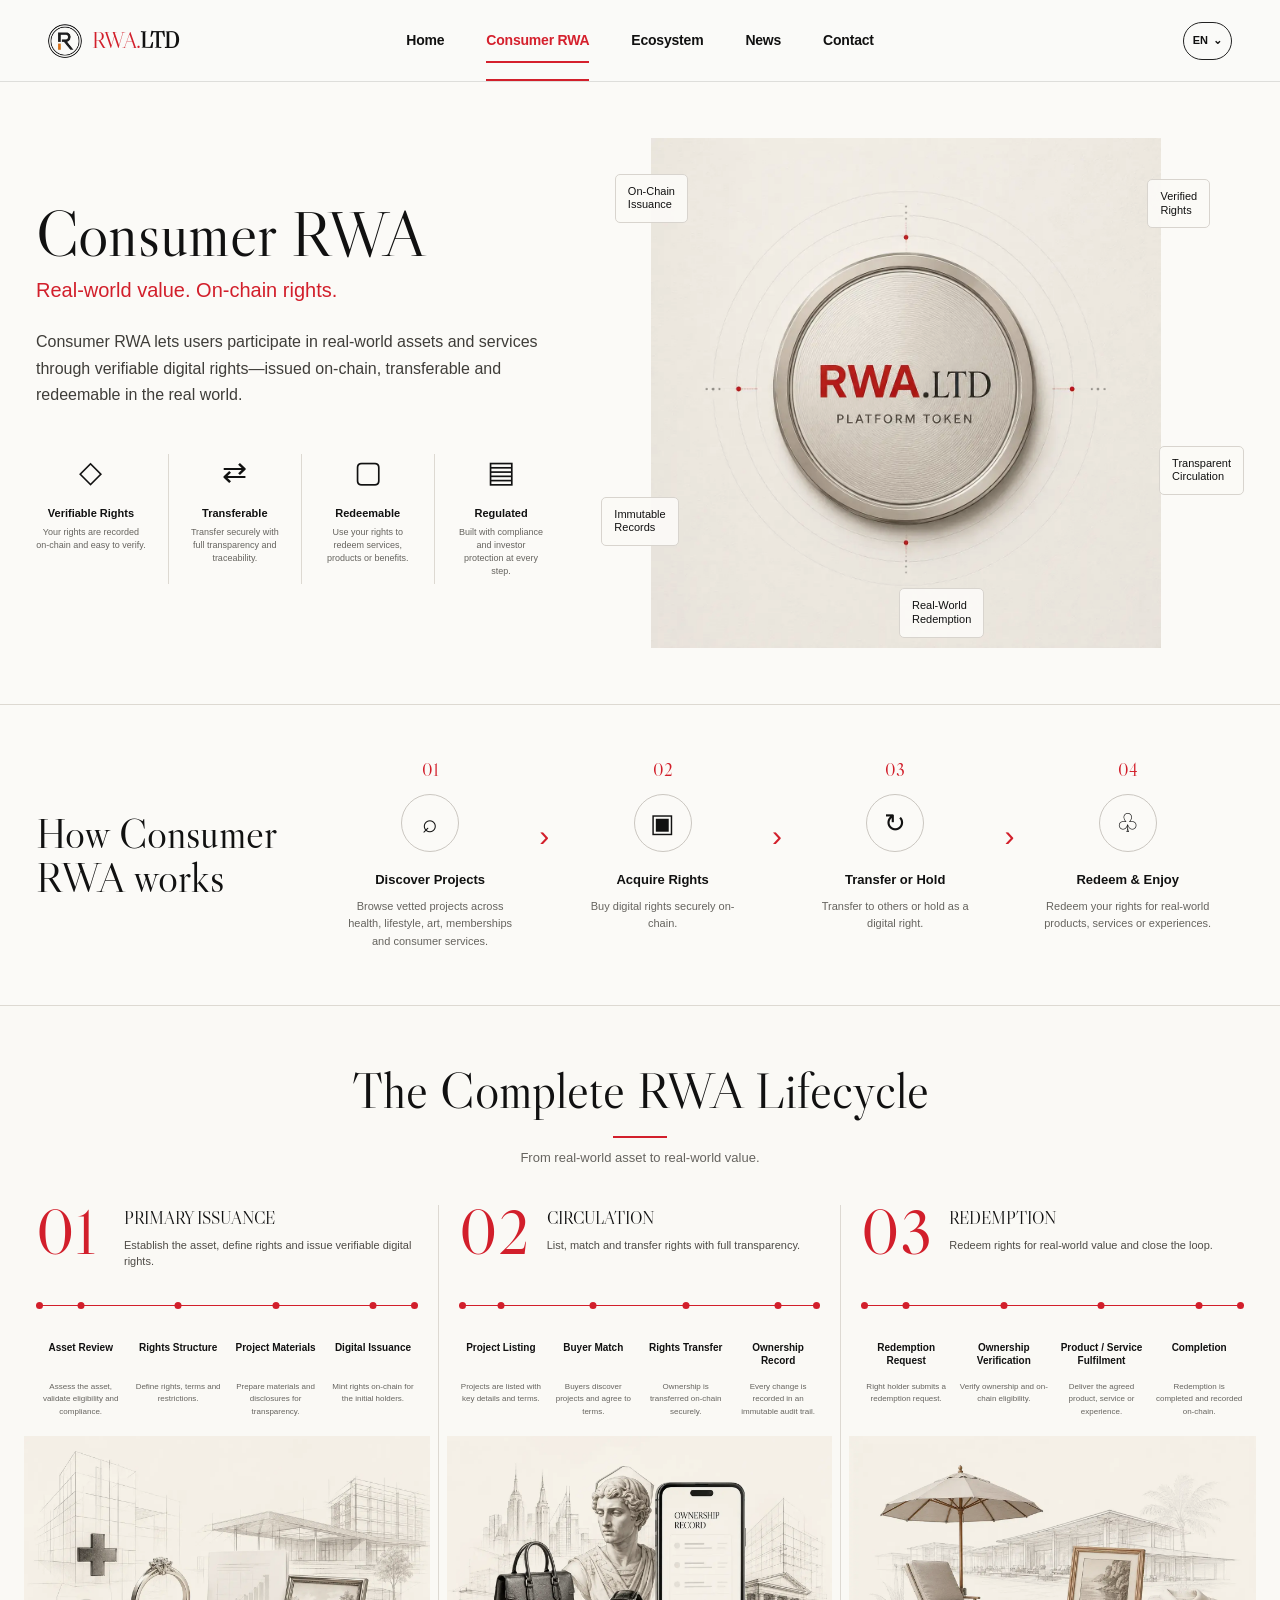
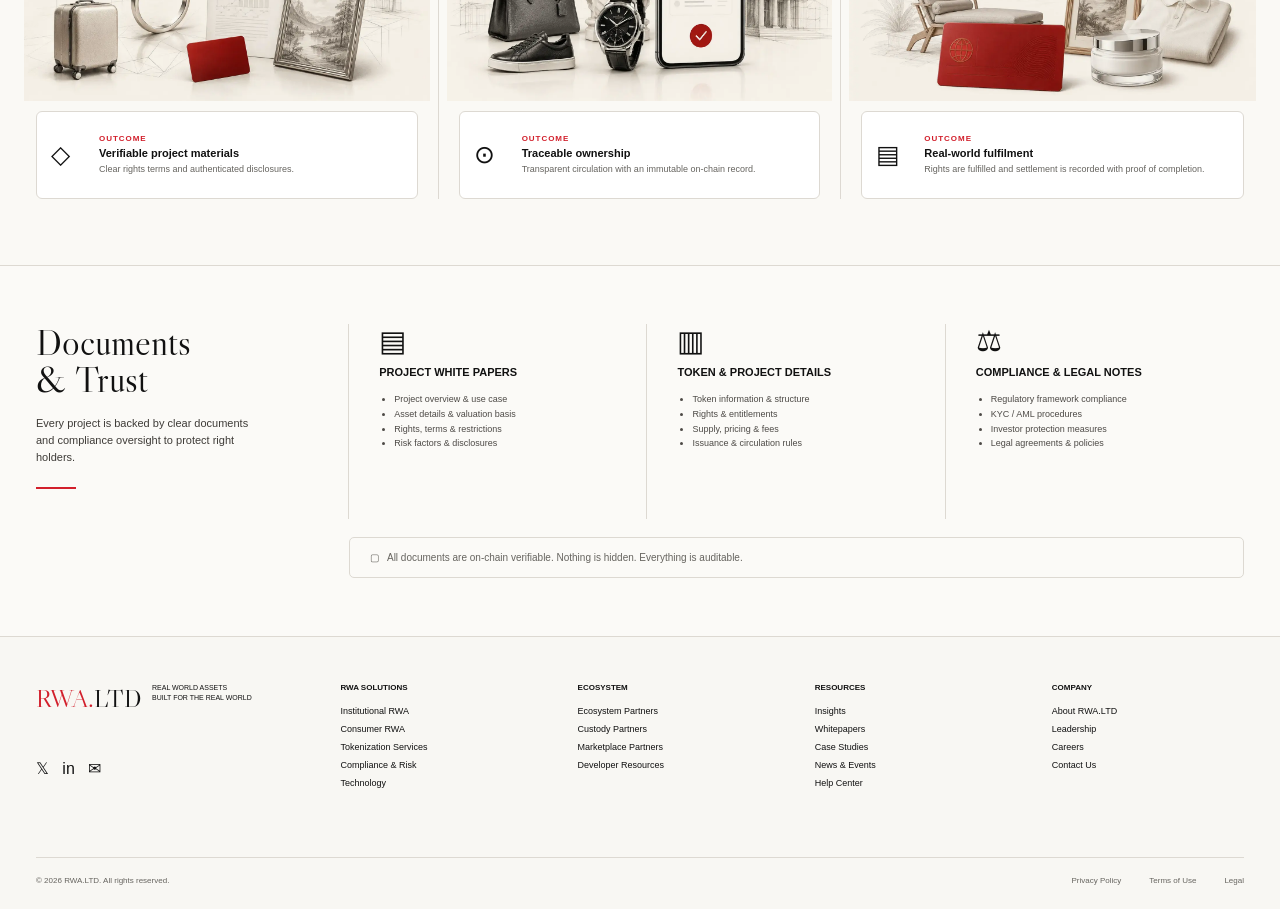
==== commit 92443bd4: "Unify navigation typography across all pages" ====
--- a/consumer-rwa.html
+++ b/consumer-rwa.html
@@ -6,7 +6,7 @@
   <title>Consumer RWA — RWA.LTD</title>
   <link rel="preconnect" href="https://fonts.googleapis.com"><link rel="preconnect" href="https://fonts.gstatic.com" crossorigin>
   <link href="https://fonts.googleapis.com/css2?family=DM+Sans:wght@400;500;600;700&family=Libre+Caslon+Display&display=swap" rel="stylesheet">
-  <link href="css/consumer-exact.css?v=20260819-hd" rel="stylesheet"><link href="css/site-global.css" rel="stylesheet">
+  <link href="css/consumer-exact.css?v=20260819-hd" rel="stylesheet"><link href="css/site-global.css?v=20260819-header" rel="stylesheet">
 </head>
 <body class="consumer-exact-page">
   <header class="exact-header global-header">
--- a/css/site-global.css
+++ b/css/site-global.css
@@ -17,7 +17,7 @@
   font-family:Inter,Arial,sans-serif!important;
   backdrop-filter:blur(14px);
 }
-.global-header .logo,.global-header .brand,.global-header .v10-logo{
+.global-header .logo,.global-header .brand,.global-header .v10-logo,.global-header .exact-brand{
   justify-self:start!important;
   display:flex!important;
   align-items:center!important;
@@ -30,20 +30,20 @@
   letter-spacing:-.045em!important;
   text-decoration:none!important;
 }
-.global-header .logo img,.global-header .brand img,.global-header .v10-logo img{
+.global-header .logo img,.global-header .brand img,.global-header .v10-logo img,.global-header .exact-brand img{
   display:block!important;
   width:34px!important;
   height:34px!important;
   object-fit:contain!important;
   mix-blend-mode:multiply;
 }
-.global-header .logo strong,.global-header .v10-logo strong,.global-header .brand span{
+.global-header .logo strong,.global-header .v10-logo strong,.global-header .brand span,.global-header .exact-brand span{
   display:block!important;
   margin:0!important;
   font:inherit!important;
   color:inherit!important;
 }
-.global-header .desktop-nav,.global-header .site-nav,.global-header .v10-nav{
+.global-header .desktop-nav,.global-header .site-nav,.global-header .v10-nav,.global-header .exact-nav{
   justify-self:center!important;
   display:flex!important;
   align-items:center!important;
@@ -52,7 +52,7 @@
   height:100%!important;
   margin:0!important;
 }
-.global-header .desktop-nav a,.global-header .site-nav a,.global-header .v10-nav a{
+.global-header .desktop-nav a,.global-header .site-nav a,.global-header .v10-nav a,.global-header .exact-nav a{
   box-sizing:border-box!important;
   position:relative!important;
   display:grid!important;
@@ -65,8 +65,8 @@
   text-decoration:none!important;
   white-space:nowrap!important;
 }
-.global-header .desktop-nav a.active,.global-header .site-nav a.active,.global-header .v10-nav a.active{color:var(--site-red)!important}
-.global-header .desktop-nav a.active:after,.global-header .site-nav a.active:after,.global-header .v10-nav a.active:after{
+.global-header .desktop-nav a.active,.global-header .site-nav a.active,.global-header .v10-nav a.active,.global-header .exact-nav a.active{color:var(--site-red)!important}
+.global-header .desktop-nav a.active:after,.global-header .site-nav a.active:after,.global-header .v10-nav a.active:after,.global-header .exact-nav a.active:after{
   content:""!important;position:absolute!important;left:0!important;right:0!important;bottom:16px!important;height:2px!important;background:var(--site-red)!important
 }
 .global-header .header-end,.global-header>.language,.global-header>.v10-lang{justify-self:end!important}
@@ -86,6 +86,10 @@
   .global-header .site-nav.open,.global-header .mobile-nav.open{display:flex!important}
   .global-header .v10-nav{gap:18px!important}
   .global-header .v10-nav a{font-size:12px!important}
-  .global-header .logo,.global-header .brand,.global-header .v10-logo{font-size:19px!important}
-  .global-header .logo img,.global-header .brand img,.global-header .v10-logo img{width:30px!important;height:30px!important}
+  .global-header .logo,.global-header .brand,.global-header .v10-logo,.global-header .exact-brand{font-size:19px!important}
+  .global-header .logo img,.global-header .brand img,.global-header .v10-logo img,.global-header .exact-brand img{width:30px!important;height:30px!important}
 }
+@media(max-width:700px){
+  .global-header .exact-nav{display:none!important}
+  .global-header.open .exact-nav{display:flex!important}
+}
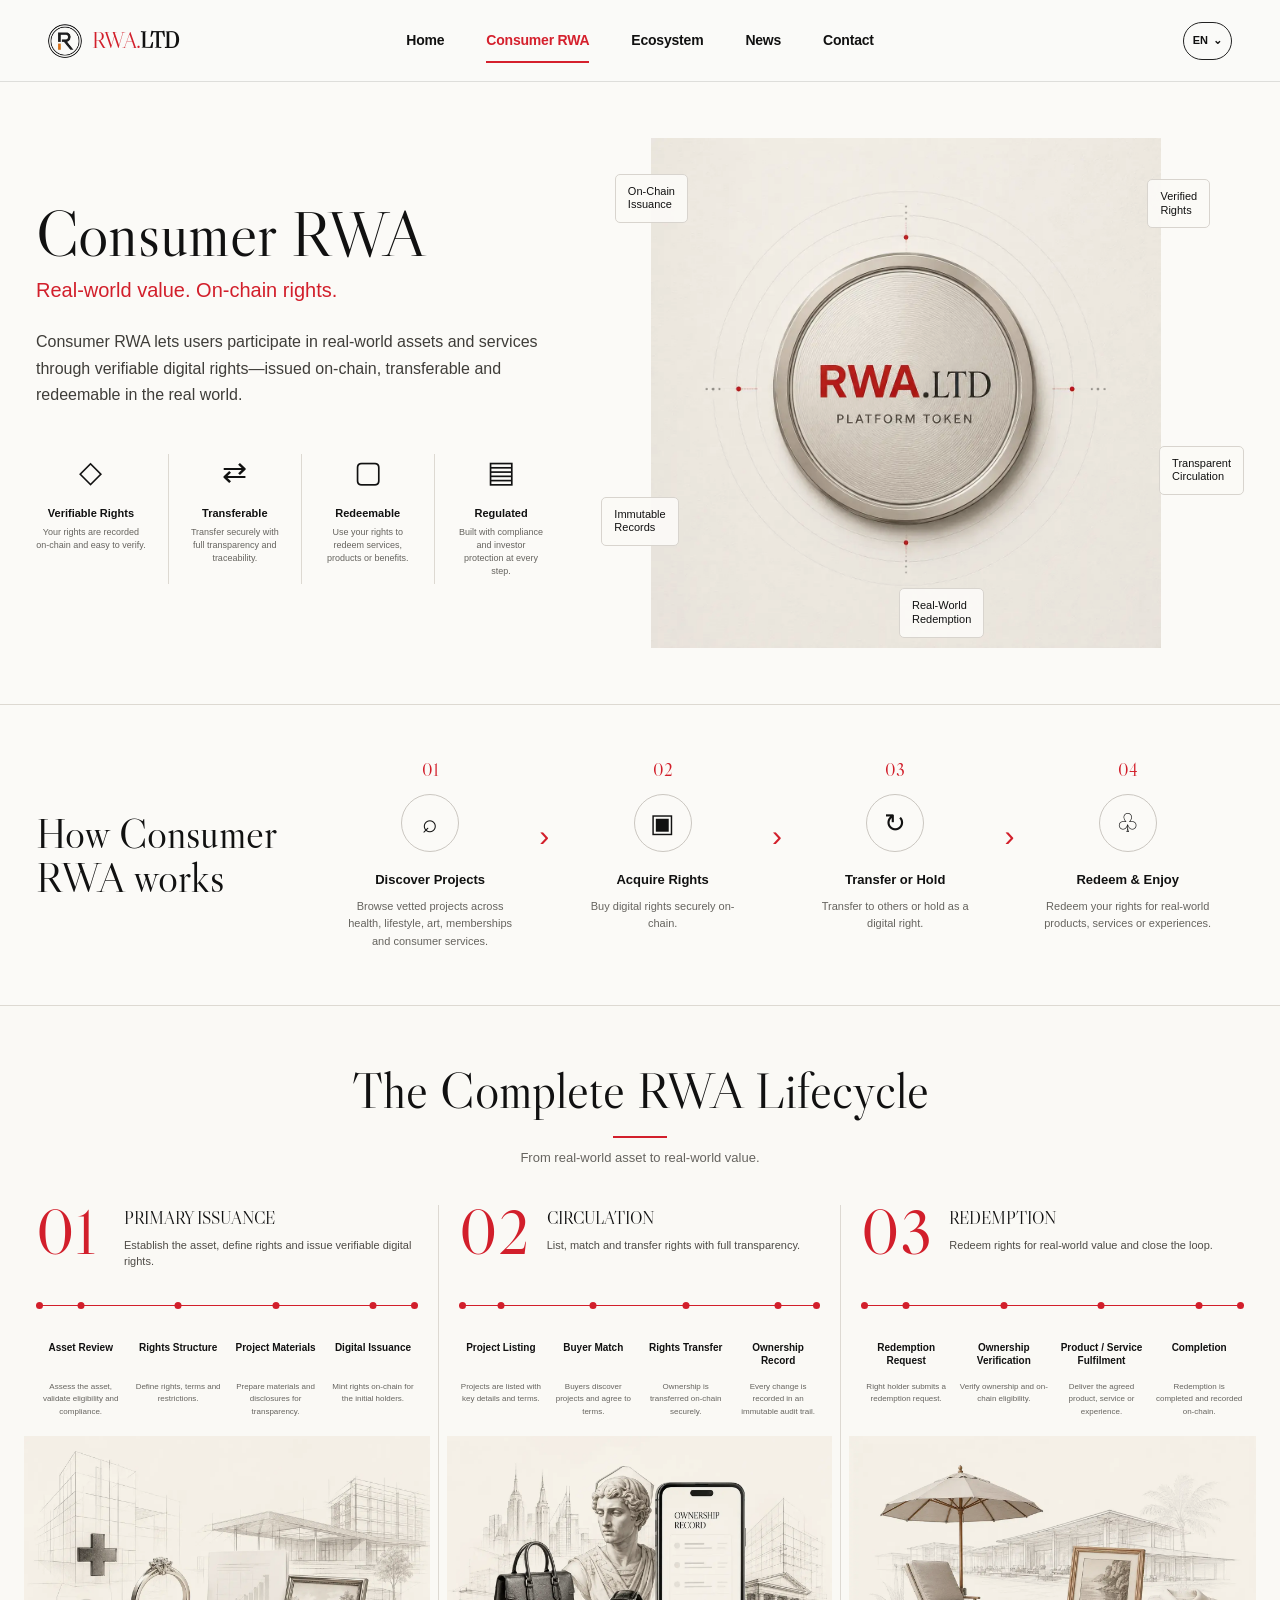
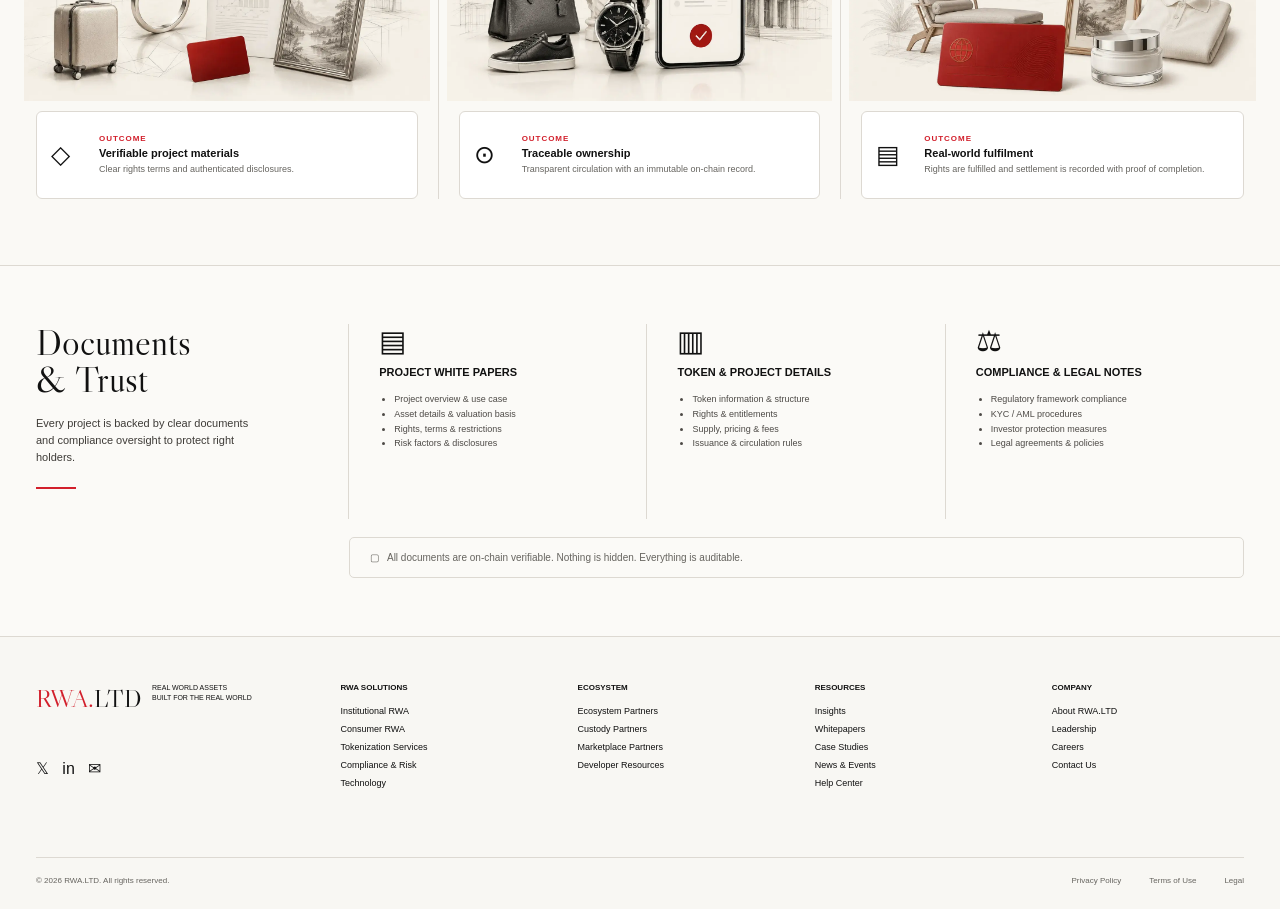
==== commit 558f0ec8: "Remove duplicate active navigation underline" ====
--- a/consumer-rwa.html
+++ b/consumer-rwa.html
@@ -6,7 +6,7 @@
   <title>Consumer RWA — RWA.LTD</title>
   <link rel="preconnect" href="https://fonts.googleapis.com"><link rel="preconnect" href="https://fonts.gstatic.com" crossorigin>
   <link href="https://fonts.googleapis.com/css2?family=DM+Sans:wght@400;500;600;700&family=Libre+Caslon+Display&display=swap" rel="stylesheet">
-  <link href="css/consumer-exact.css?v=20260819-hd" rel="stylesheet"><link href="css/site-global.css?v=20260819-header" rel="stylesheet">
+  <link href="css/consumer-exact.css?v=20260819-hd" rel="stylesheet"><link href="css/site-global.css?v=20260819-header2" rel="stylesheet">
 </head>
 <body class="consumer-exact-page">
   <header class="exact-header global-header">
--- a/css/site-global.css
+++ b/css/site-global.css
@@ -66,6 +66,7 @@
   white-space:nowrap!important;
 }
 .global-header .desktop-nav a.active,.global-header .site-nav a.active,.global-header .v10-nav a.active,.global-header .exact-nav a.active{color:var(--site-red)!important}
+.global-header .exact-nav a{border-bottom-color:transparent!important}
 .global-header .desktop-nav a.active:after,.global-header .site-nav a.active:after,.global-header .v10-nav a.active:after,.global-header .exact-nav a.active:after{
   content:""!important;position:absolute!important;left:0!important;right:0!important;bottom:16px!important;height:2px!important;background:var(--site-red)!important
 }
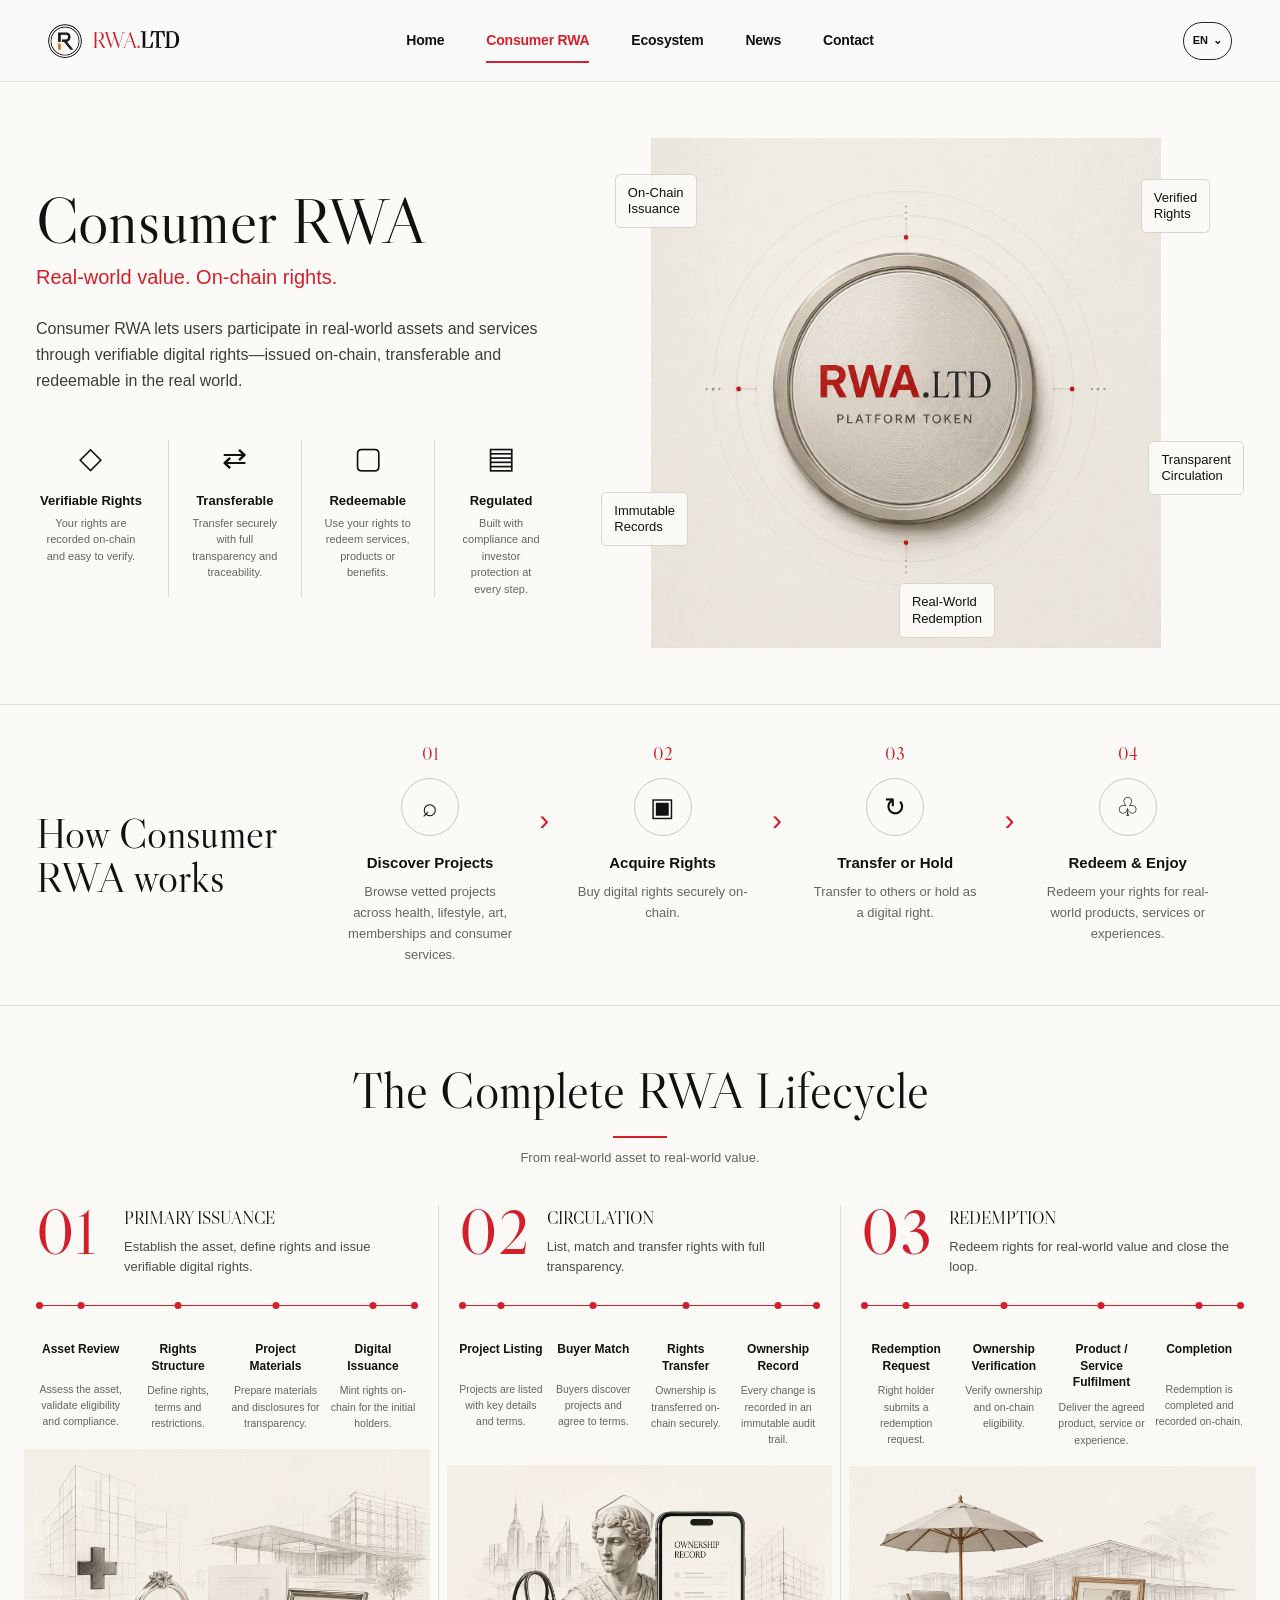
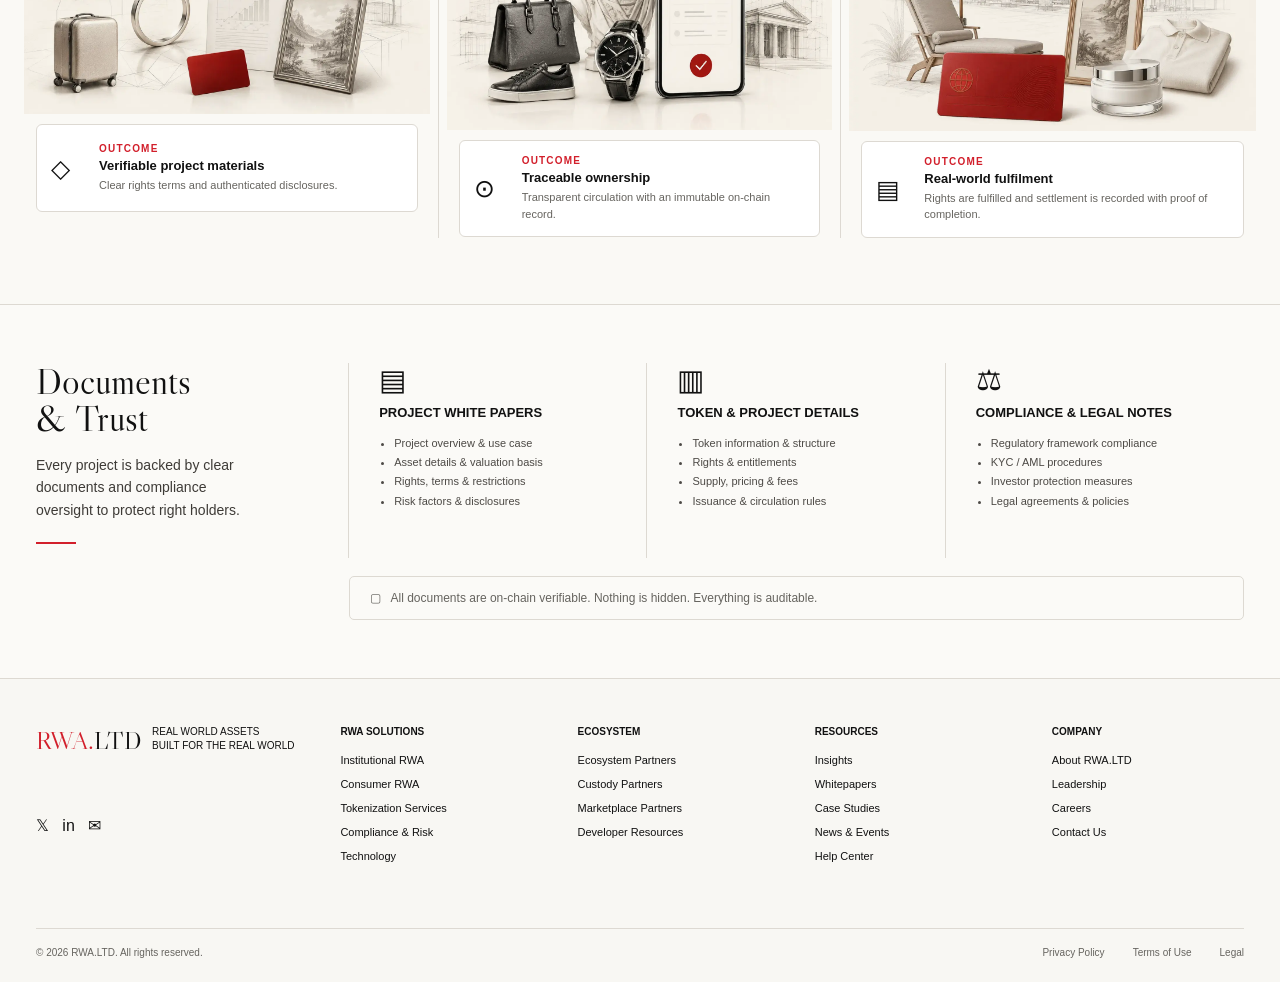
==== commit d89618fe: "Increase Consumer RWA page text readability" ====
--- a/consumer-rwa.html
+++ b/consumer-rwa.html
@@ -6,7 +6,7 @@
   <title>Consumer RWA — RWA.LTD</title>
   <link rel="preconnect" href="https://fonts.googleapis.com"><link rel="preconnect" href="https://fonts.gstatic.com" crossorigin>
   <link href="https://fonts.googleapis.com/css2?family=DM+Sans:wght@400;500;600;700&family=Libre+Caslon+Display&display=swap" rel="stylesheet">
-  <link href="css/consumer-exact.css?v=20260819-hd" rel="stylesheet"><link href="css/site-global.css?v=20260819-header2" rel="stylesheet">
+  <link href="css/consumer-exact.css?v=20260819-readable" rel="stylesheet"><link href="css/site-global.css?v=20260819-header2" rel="stylesheet">
 </head>
 <body class="consumer-exact-page">
   <header class="exact-header global-header">
--- a/css/consumer-exact.css
+++ b/css/consumer-exact.css
@@ -6,3 +6,25 @@
 .exact-footer{padding:46px 0 24px;border-top:1px solid var(--line);background:#f8f7f3}.footer-grid{display:grid;grid-template-columns:1.35fr repeat(4,1fr);gap:45px}.footer-brand{display:grid;grid-template-columns:auto 1fr;gap:10px;align-items:start}.footer-brand small{font-size:7px;line-height:1.45}.footer-brand p{grid-column:1/-1;margin-top:35px}.footer-grid>div:not(.footer-brand){display:flex;flex-direction:column;gap:8px;font-size:9px}.footer-grid>div:not(.footer-brand)>b{margin-bottom:6px;font-size:8px}.footer-grid>div a:hover{color:var(--red)}.footer-bottom{grid-column:1/-1;display:flex;justify-content:space-between;margin:18px 0 0;padding-top:18px;border-top:1px solid var(--line);color:var(--muted);font-size:8px}.footer-bottom span{display:flex;gap:28px}
 @media(max-width:980px){.exact-header{grid-template-columns:220px 1fr 70px}.exact-nav{gap:24px}.exact-hero{grid-template-columns:1fr}.exact-hero-copy{text-align:center}.exact-hero-copy>p,.hero-principles{margin-inline:auto}.platform-token-visual{height:450px}.journey-grid{grid-template-columns:1fr}.journey-grid>h2{padding-top:45px;text-align:center}.journey-steps{padding:40px 0}.lifecycle-columns{grid-template-columns:1fr}.lifecycle-column{padding:34px 0;border-right:0;border-bottom:1px solid var(--line)}.lifecycle-column figure{height:330px}.documents-grid{grid-template-columns:1fr 1fr}.documents-intro,.documents-grid>a{padding:25px;border-right:0;border-bottom:1px solid var(--line)}.documents-note{grid-column:1/-1}.footer-grid{grid-template-columns:1.5fr repeat(2,1fr)}}
 @media(max-width:700px){.exact-shell{width:min(100% - 36px,1320px)}.exact-header{height:70px;padding:0 18px;grid-template-columns:1fr auto auto}.exact-brand{font-size:21px}.exact-brand img{width:30px;height:30px}.menu-toggle{display:block;margin-right:15px;border:0;background:none}.exact-nav{position:absolute;left:0;right:0;top:70px;display:none;padding:18px;background:var(--paper);border-bottom:1px solid var(--line);flex-direction:column;gap:0}.exact-header.open .exact-nav{display:flex}.exact-nav a{padding:12px}.exact-hero{padding-block:45px}.exact-hero-copy h1{font-size:50px}.hero-principles{grid-template-columns:1fr 1fr;gap:22px}.hero-principles article:nth-child(2){border-right:0}.platform-token-visual{height:360px}.token-callout{font-size:9px}.journey-steps{grid-template-columns:1fr 1fr;gap:32px 0}.journey-steps article:nth-child(2):after{display:none}.lifecycle-column ol{grid-template-columns:1fr 1fr;gap:25px}.lifecycle-column ol:before,.lifecycle-column ol:after,.lifecycle-column li:before{display:none}.lifecycle-column figure{height:270px}.documents-grid,.footer-grid{grid-template-columns:1fr}.documents-note{grid-column:1}.footer-bottom{display:block}.footer-bottom span{margin-top:14px}.footer-brand{display:block}}
+
+/* Readability pass: retain the approved editorial hierarchy while making all
+   explanatory and utility copy comfortably legible on desktop displays. */
+.hero-principles b{font-size:13px}
+.hero-principles small{font-size:11px;line-height:1.5}
+.token-callout{font-size:13px}
+.journey-steps b{font-size:15px}
+.journey-steps p{font-size:13px;line-height:1.6}
+.lifecycle-column header p{font-size:13px;line-height:1.55}
+.lifecycle-column li b{font-size:12px;line-height:1.4}
+.lifecycle-column li small{font-size:10.5px;line-height:1.55}
+.column-outcome span{font-size:10px}
+.column-outcome b{font-size:13px}
+.column-outcome p{font-size:11px;line-height:1.5}
+.documents-intro p{font-size:14px;line-height:1.6}
+.documents-grid>a b{font-size:13px}
+.documents-grid ul{font-size:11px;line-height:1.75}
+.documents-note{font-size:12px}
+.footer-grid>div:not(.footer-brand){font-size:11px;line-height:1.45}
+.footer-grid>div:not(.footer-brand)>b{font-size:10px}
+.footer-brand small,.footer-bottom{font-size:10px}
+@media(max-width:700px){.token-callout{font-size:10.5px}.lifecycle-column li small{font-size:11px}}
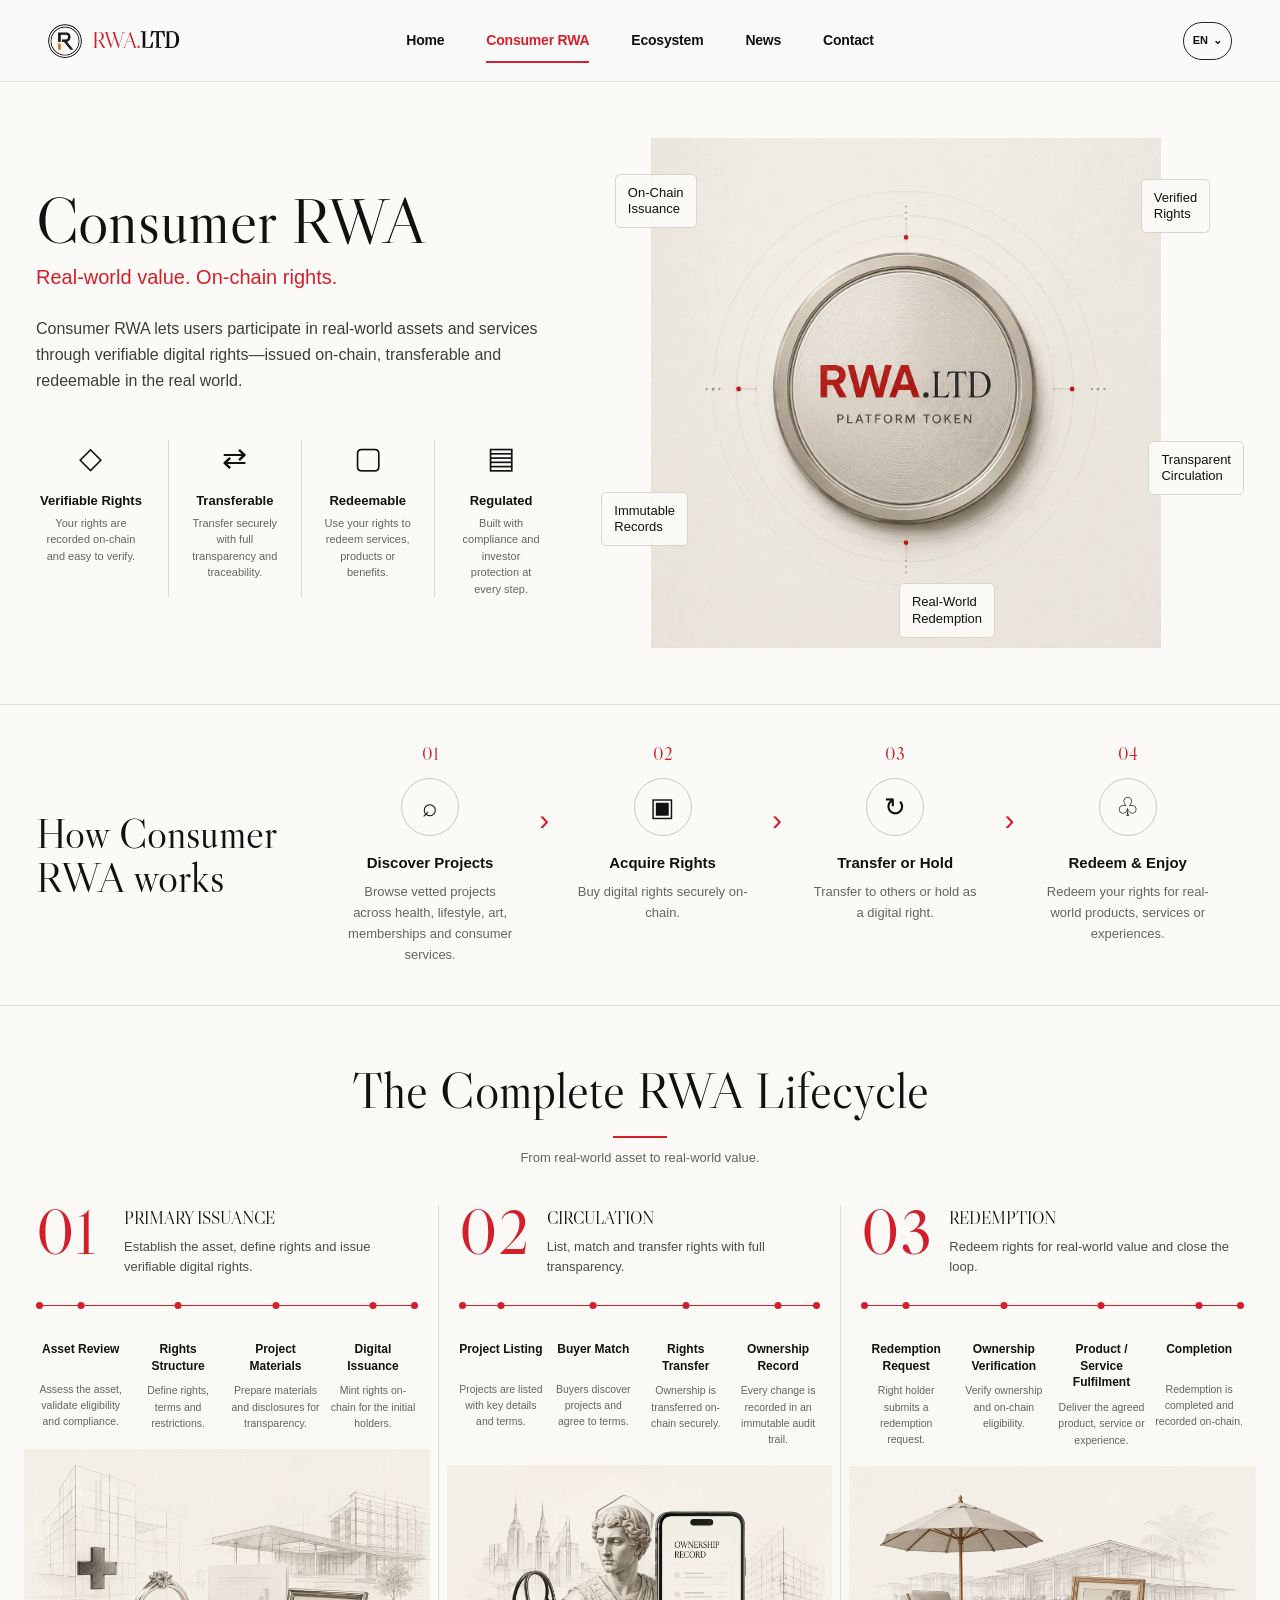
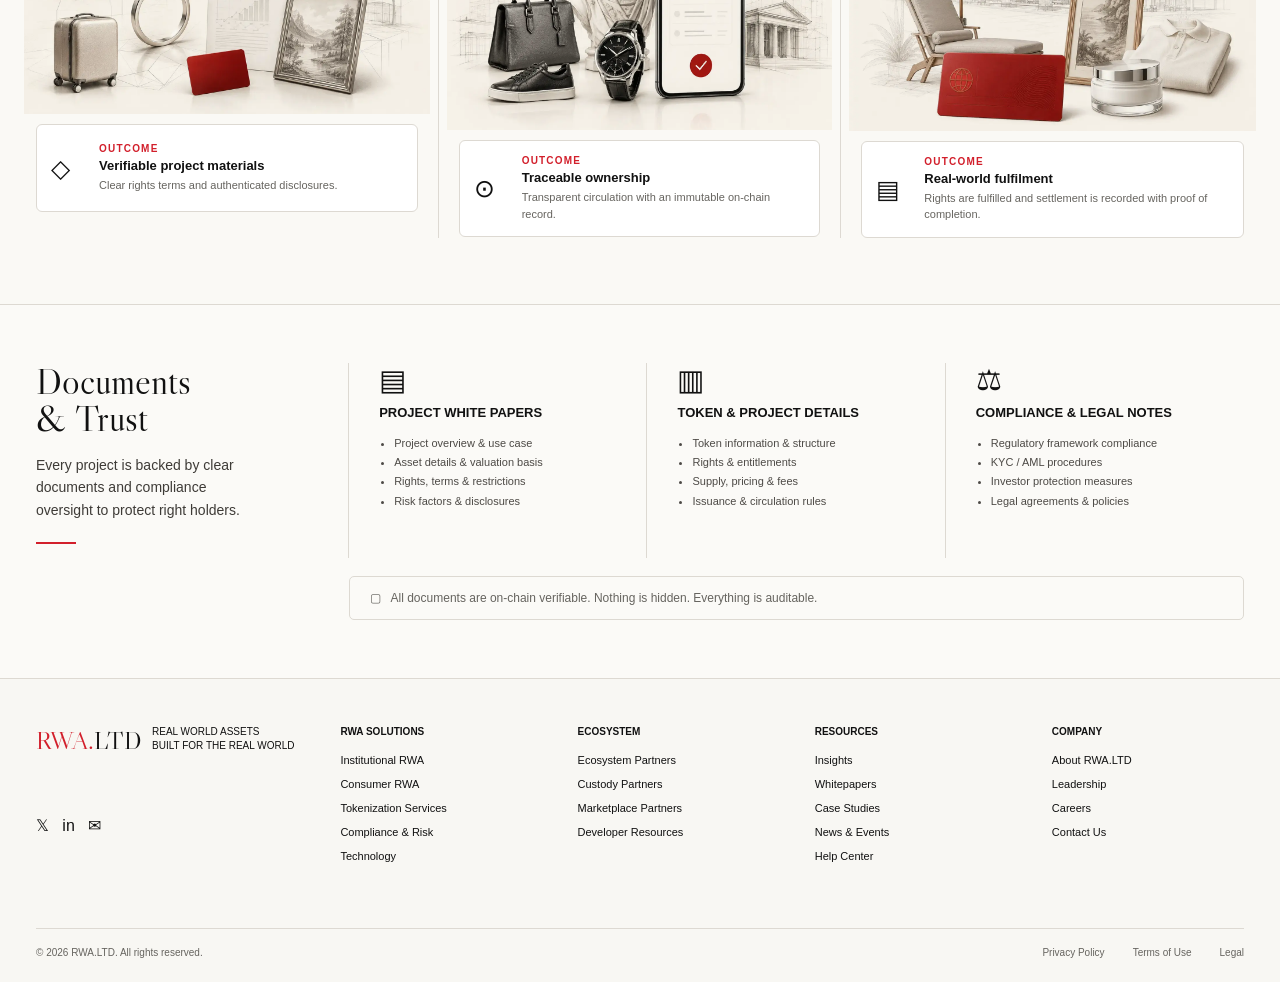
==== commit 6c162264: "Complete Consumer RWA Chinese translations" ====
--- a/consumer-rwa.html
+++ b/consumer-rwa.html
@@ -66,7 +66,7 @@
       <a href="https://rwa.ltd/#/mall"><i>▤</i><b>Project White Papers</b><ul><li>Project overview &amp; use case</li><li>Asset details &amp; valuation basis</li><li>Rights, terms &amp; restrictions</li><li>Risk factors &amp; disclosures</li></ul></a>
       <a href="https://rwa.ltd/#/mall"><i>▥</i><b>Token &amp; Project Details</b><ul><li>Token information &amp; structure</li><li>Rights &amp; entitlements</li><li>Supply, pricing &amp; fees</li><li>Issuance &amp; circulation rules</li></ul></a>
       <a href="https://rwa.ltd/#/question"><i>⚖</i><b>Compliance &amp; Legal Notes</b><ul><li>Regulatory framework compliance</li><li>KYC / AML procedures</li><li>Investor protection measures</li><li>Legal agreements &amp; policies</li></ul></a>
-      <p class="documents-note">▢ &nbsp; All documents are on-chain verifiable. Nothing is hidden. Everything is auditable.</p>
+      <p class="documents-note"><span aria-hidden="true">▢</span> &nbsp; <span>All documents are on-chain verifiable. Nothing is hidden. Everything is auditable.</span></p>
     </div></section>
   </main>
   <footer class="exact-footer"><div class="exact-shell footer-grid">
@@ -77,6 +77,6 @@
     <div><b>COMPANY</b><a href="index.html">About RWA.LTD</a><a href="#">Leadership</a><a href="#">Careers</a><a href="contact.html">Contact Us</a></div>
     <p class="footer-bottom">© 2026 RWA.LTD. All rights reserved.<span><a href="#">Privacy Policy</a><a href="#">Terms of Use</a><a href="#">Legal</a></span></p>
   </div></footer>
-  <script src="js/v2.js"></script><script src="js/i18n.js"></script><script>document.querySelector(".menu-toggle")?.addEventListener("click",function(){const h=document.querySelector(".exact-header"),open=h.classList.toggle("open");this.setAttribute("aria-expanded",String(open))});</script>
+  <script src="js/v2.js"></script><script src="js/i18n.js?v=20260819-consumer-full"></script><script>document.querySelector(".menu-toggle")?.addEventListener("click",function(){const h=document.querySelector(".exact-header"),open=h.classList.toggle("open");this.setAttribute("aria-expanded",String(open))});</script>
 </body>
 </html>
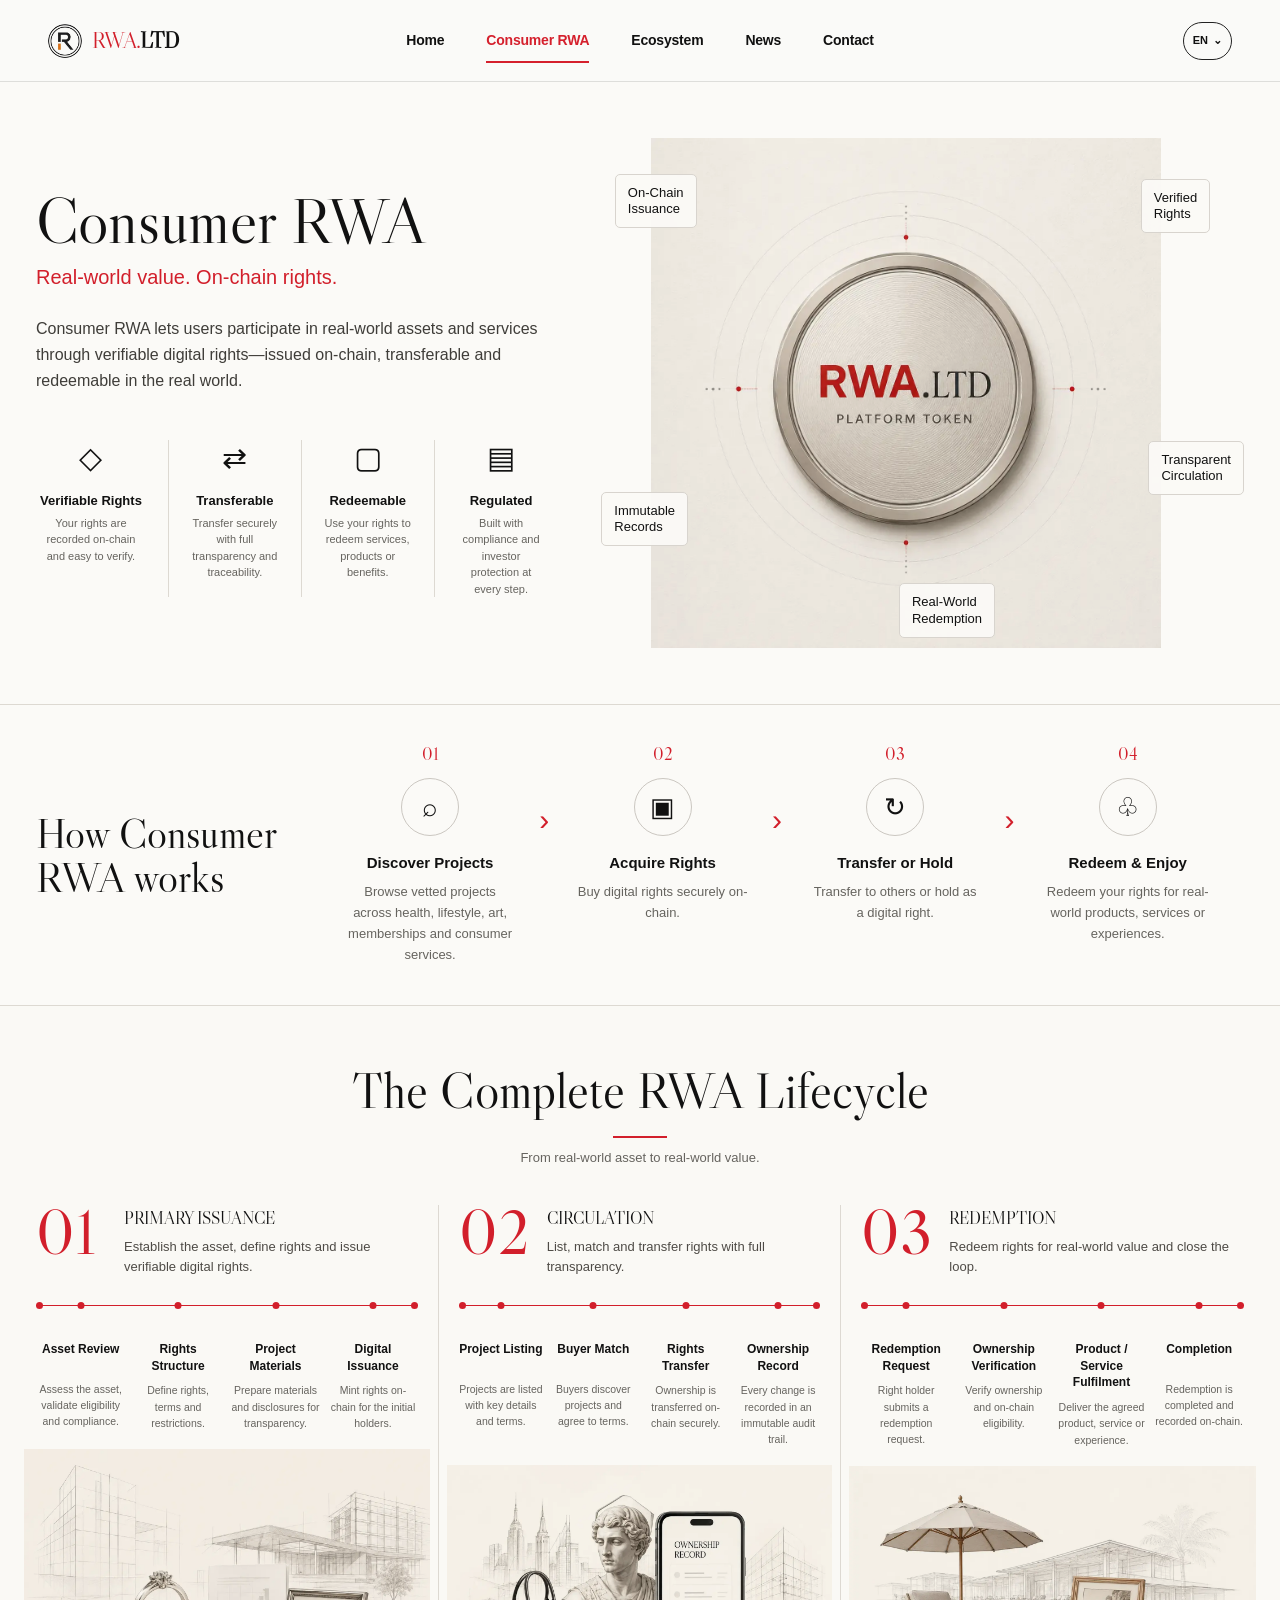
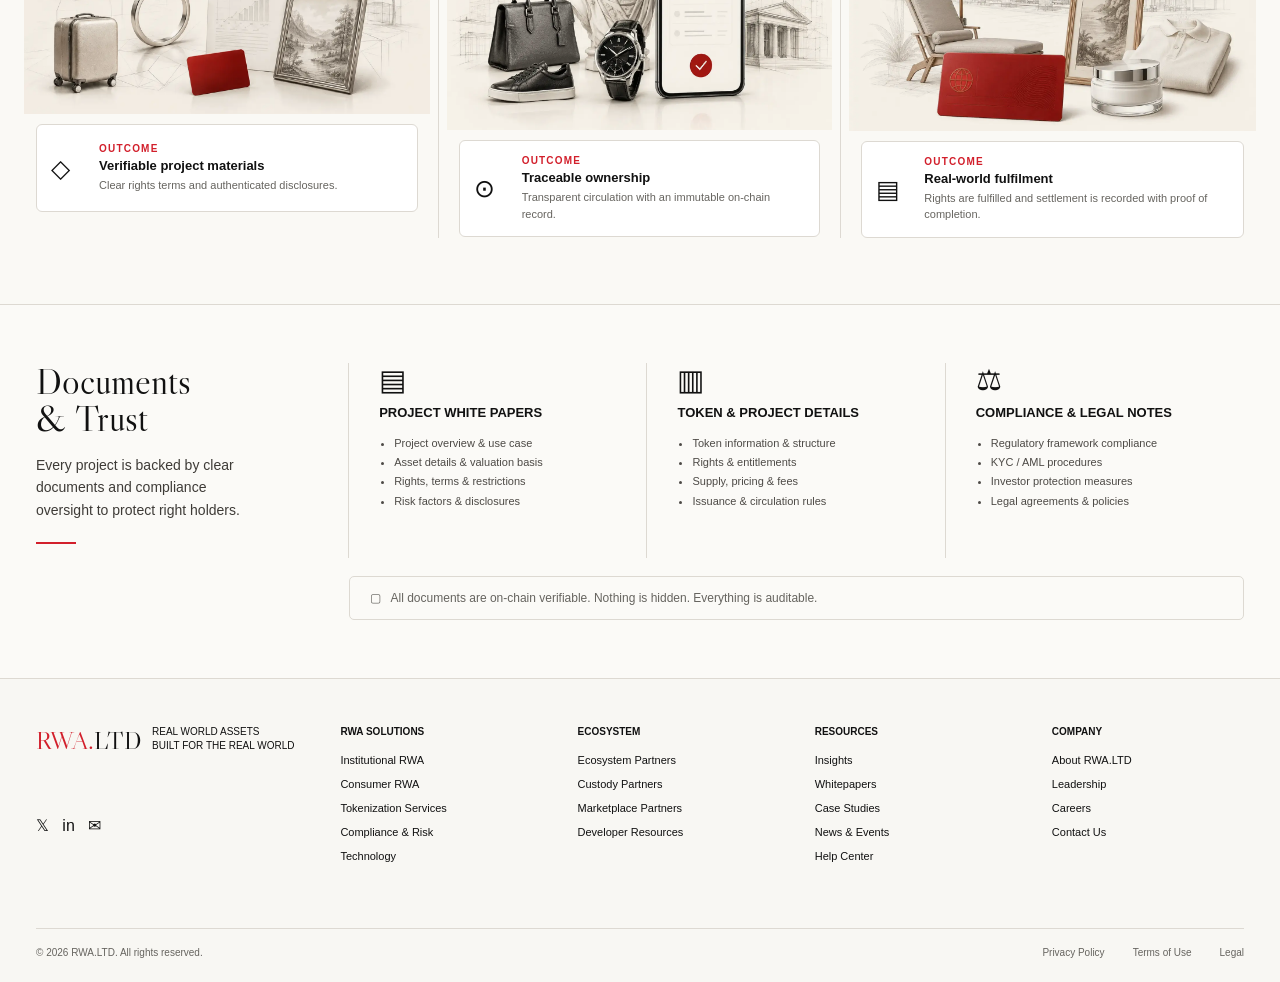
==== commit c33a7e7c: "Refresh cross-free lifecycle image" ====
--- a/consumer-rwa.html
+++ b/consumer-rwa.html
@@ -44,7 +44,7 @@
         <article class="lifecycle-column">
           <header><em>01</em><div><h3>Primary Issuance</h3><p>Establish the asset, define rights and issue verifiable digital rights.</p></div></header>
           <ol><li><b>Asset Review</b><small>Assess the asset, validate eligibility and compliance.</small></li><li><b>Rights Structure</b><small>Define rights, terms and restrictions.</small></li><li><b>Project Materials</b><small>Prepare materials and disclosures for transparency.</small></li><li><b>Digital Issuance</b><small>Mint rights on-chain for the initial holders.</small></li></ol>
-          <figure><img src="assets/consumer-reference/issuance-hd.webp" alt="Primary issuance asset categories"></figure>
+          <figure><img src="assets/consumer-reference/issuance-hd.webp?v=20260821-cross-removed" alt="Primary issuance asset categories"></figure>
           <div class="column-outcome"><i>◇</i><div><span>OUTCOME</span><b>Verifiable project materials</b><p>Clear rights terms and authenticated disclosures.</p></div></div>
         </article>
         <article class="lifecycle-column">
